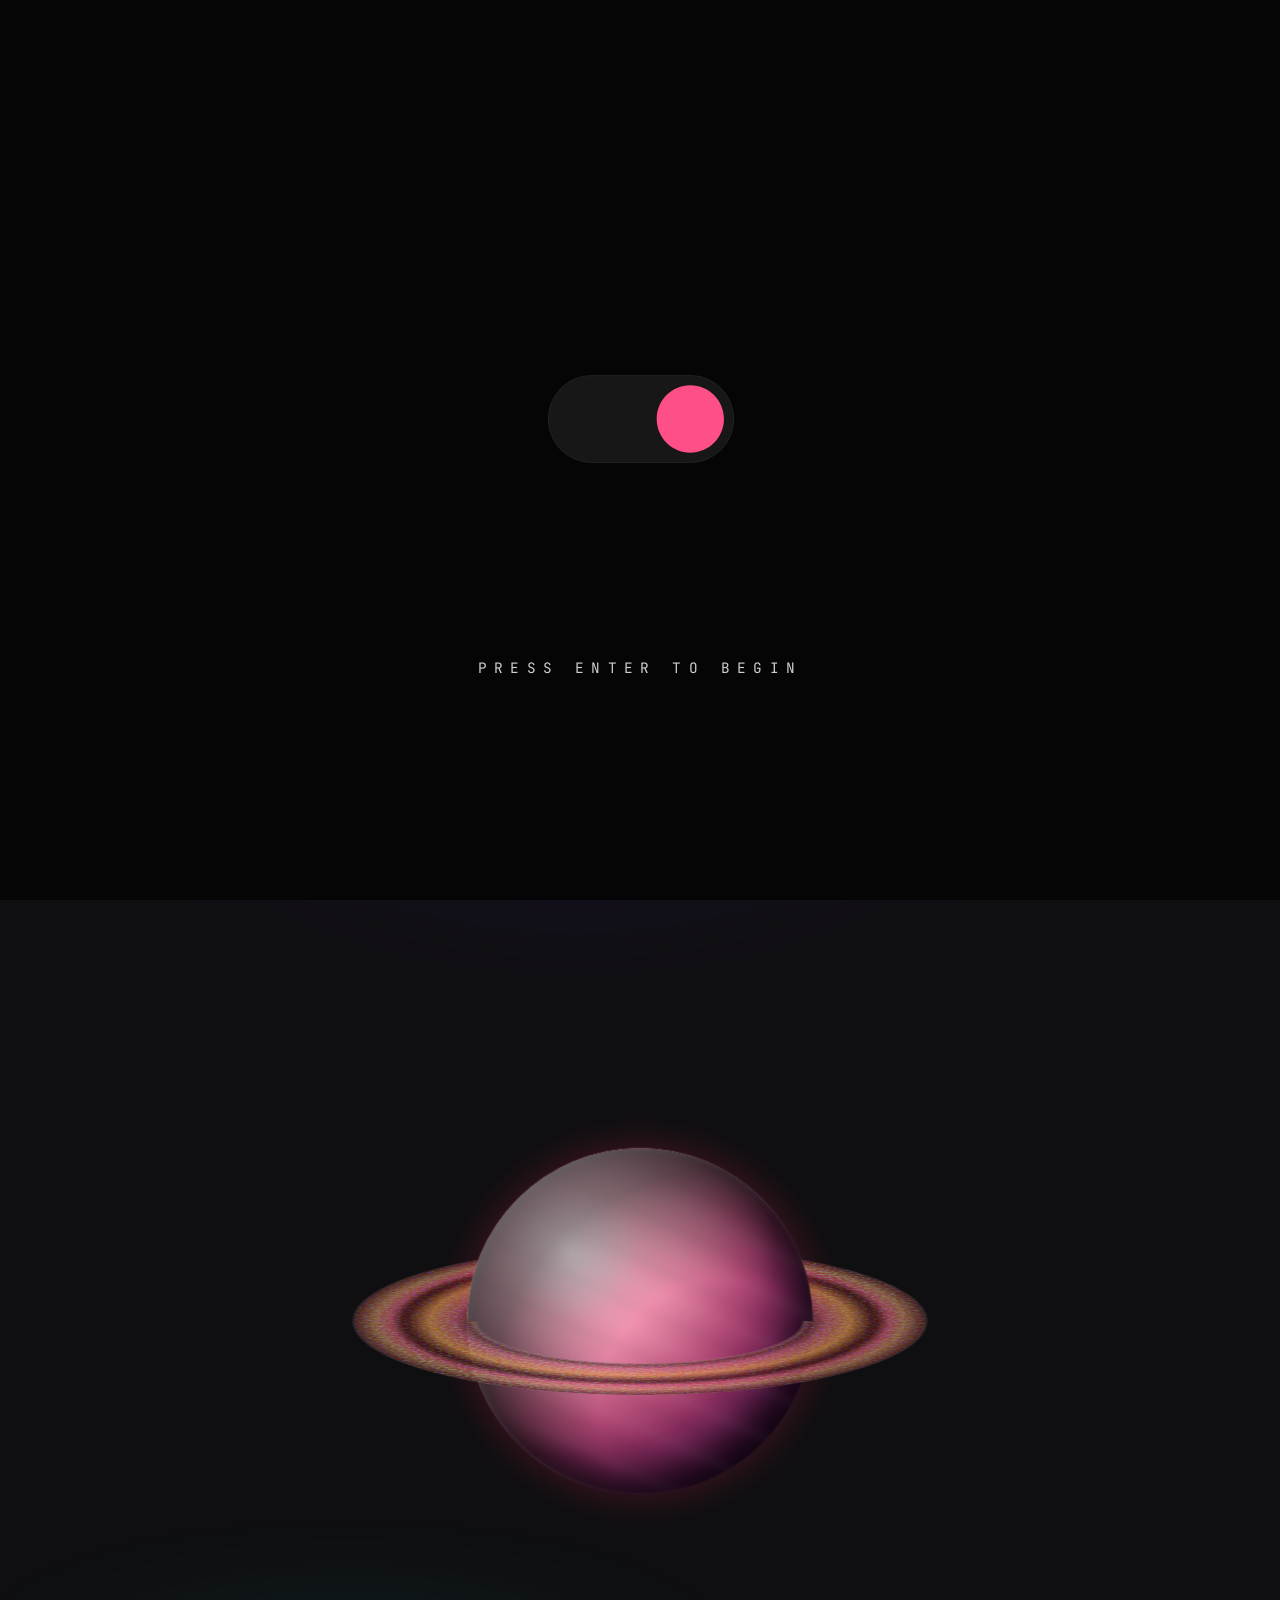
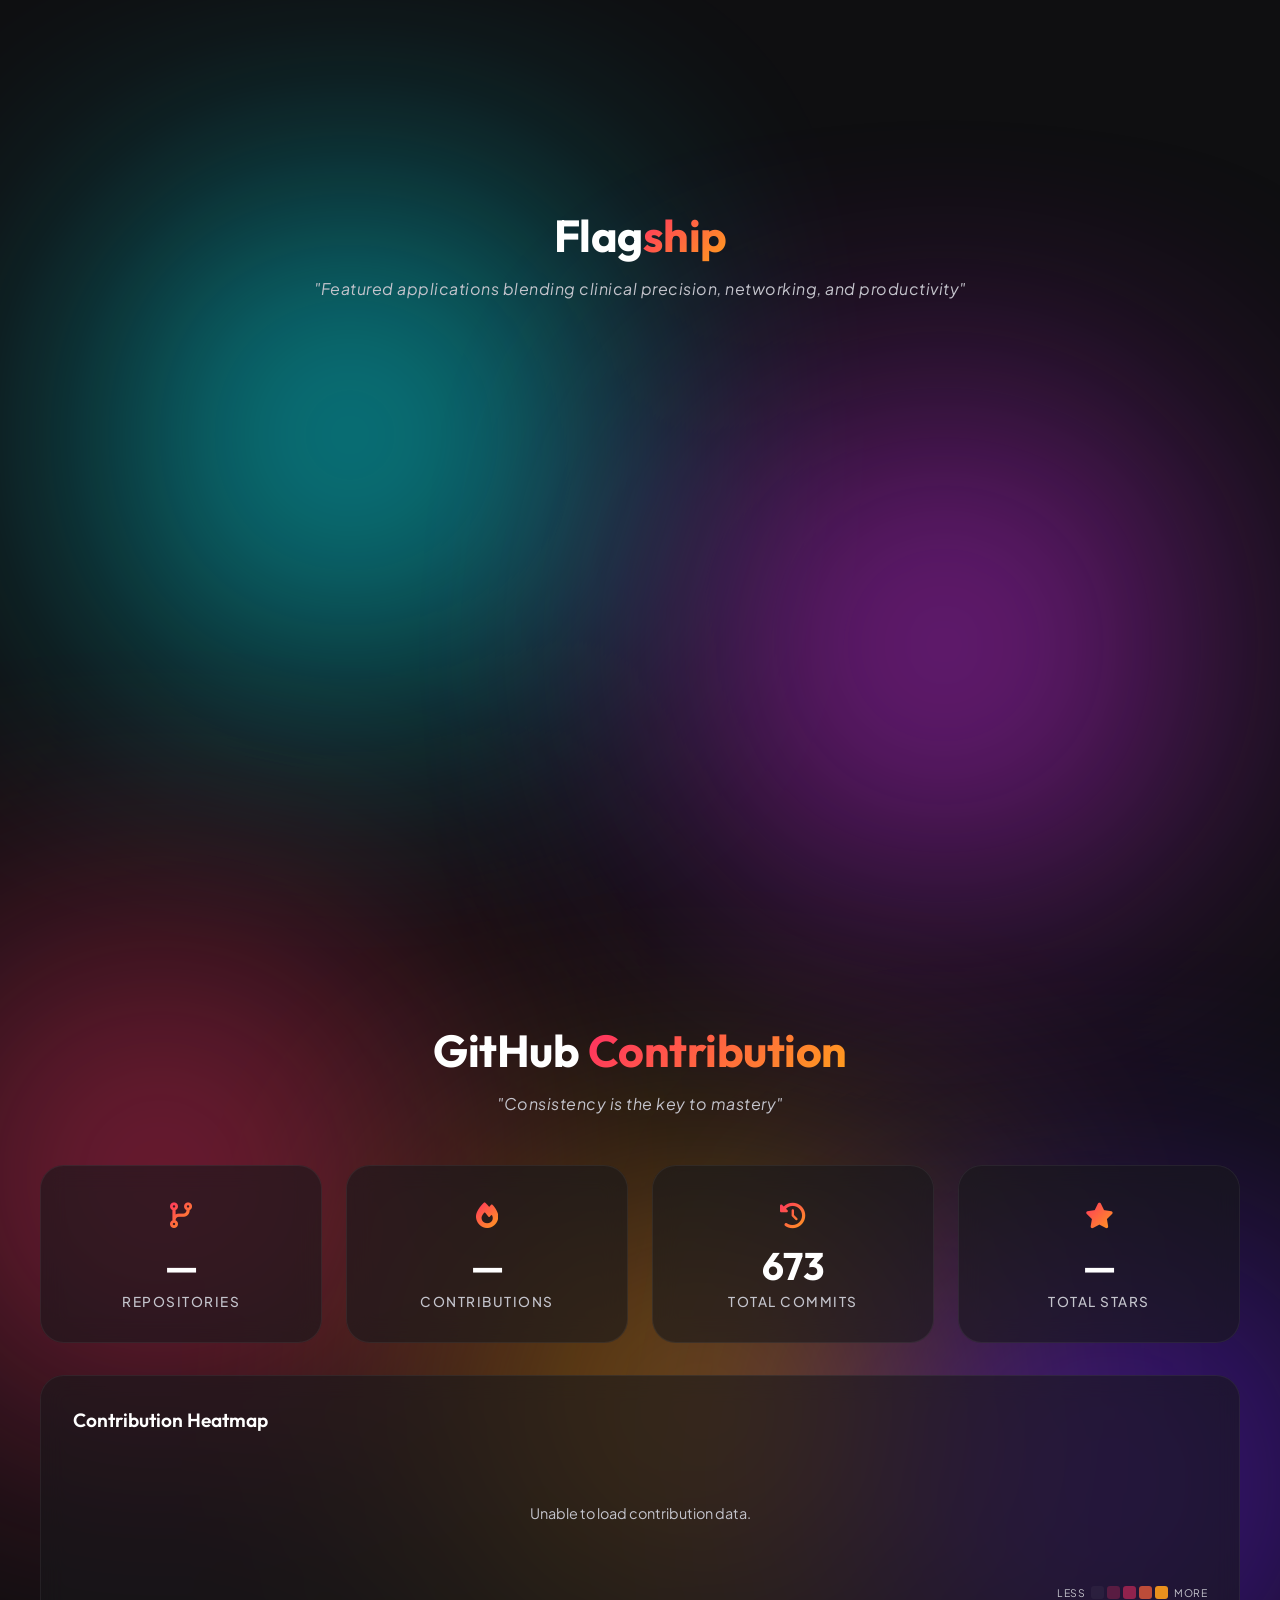
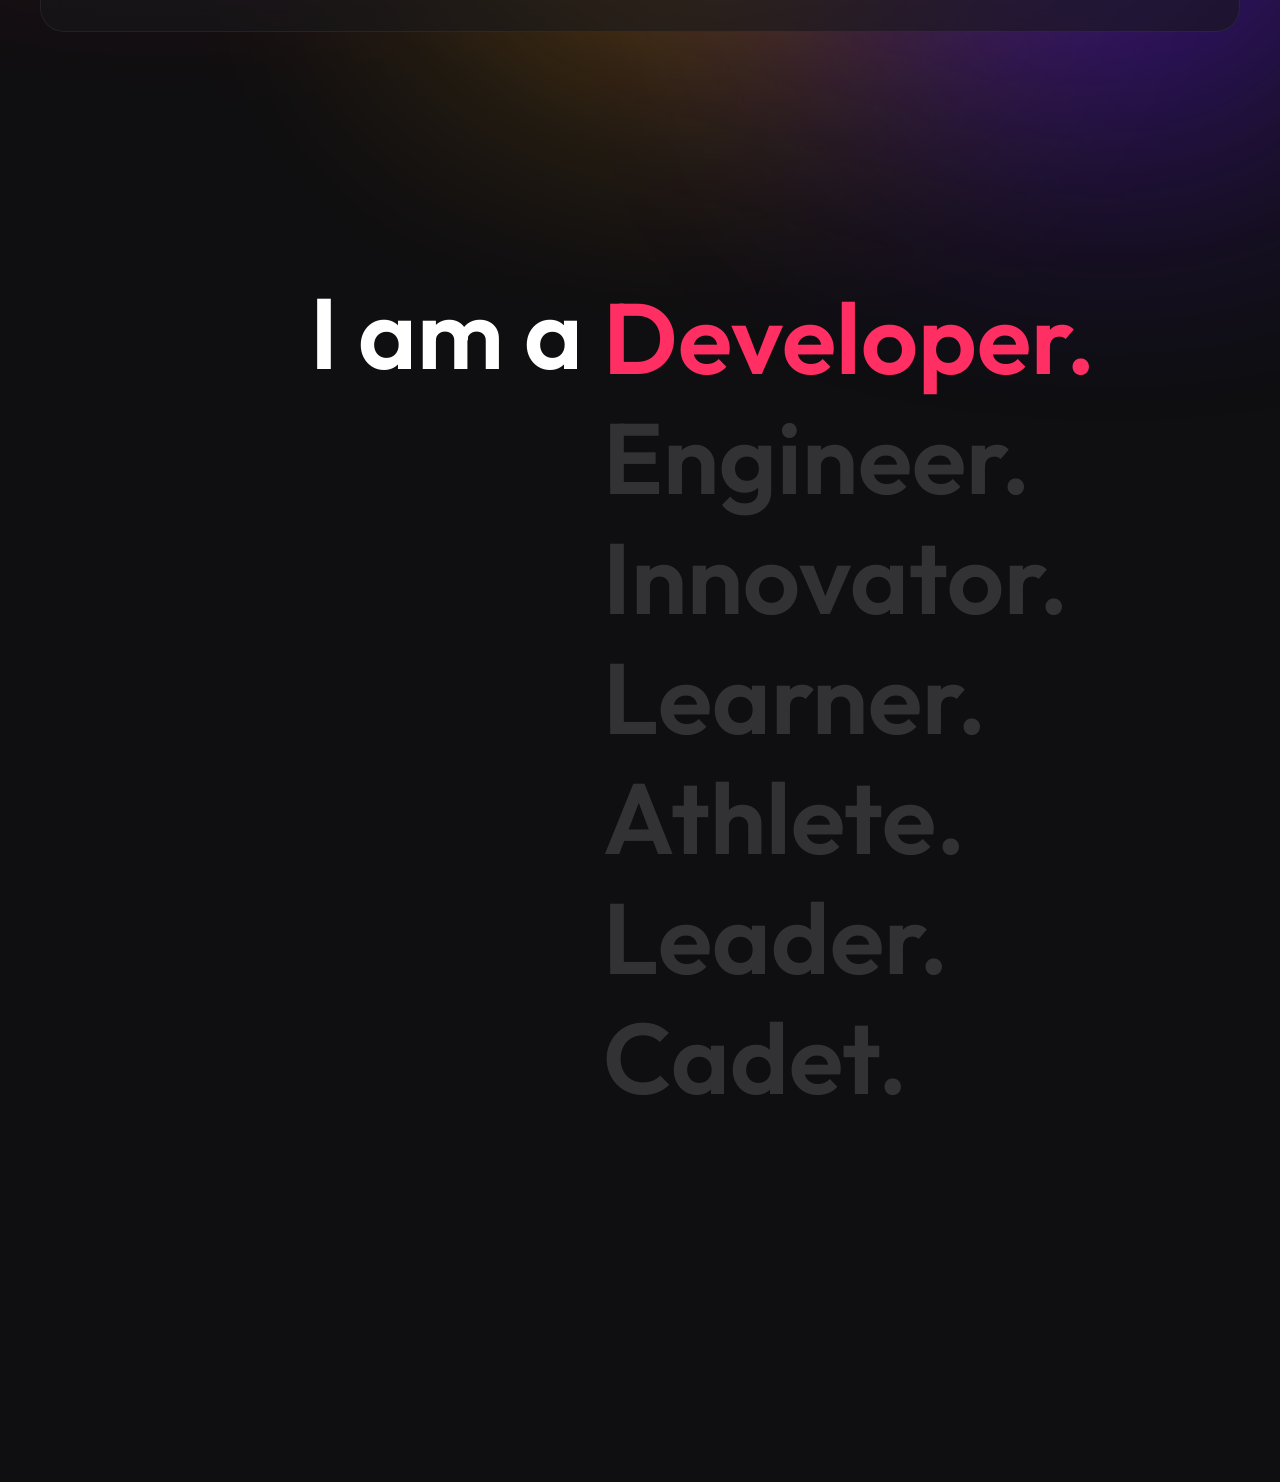
==== index.html @ d059e2fc "feat: add GitHub contributions section to index page" ====
<!DOCTYPE html>
<html lang="en">

<head>
    <meta charset="UTF-8">
    <meta name="viewport" content="width=device-width, initial-scale=1.0">
    <title>Hrituraj Roy | Full Stack Developer</title>
    <meta name="description" content="Portfolio of Hrituraj Roy - Full Stack Developer, Athlete, & Innovator.">
    <link rel="stylesheet" href="CSS/style.css">
    <link rel="stylesheet" href="CSS/saturn.css">
    <link rel="stylesheet" href="CSS/loader.css">
    <link rel="stylesheet" href="CSS/flagship.css">
    <link rel="stylesheet" href="CSS/scroll.css">

    <link rel="stylesheet" href="CSS/github.css">
    <link rel="preconnect" href="https://fonts.googleapis.com">
    <link rel="preconnect" href="https://fonts.gstatic.com" crossorigin>
    <link
        href="https://fonts.googleapis.com/css2?family=Outfit:wght@400;600;800&family=Plus+Jakarta+Sans:wght@400;500;700&family=JetBrains+Mono:wght@700&display=swap"
        rel="stylesheet">
    <link rel="stylesheet" href="https://cdnjs.cloudflare.com/ajax/libs/font-awesome/6.4.0/css/all.min.css">
</head>

<body>
    <!-- ===========================
        CINEMATIC LOADER
=========================== -->

    <div id="loader">

        <div class="loader-panel loader-top"></div>
        <div class="loader-panel loader-bottom"></div>

        <div class="loader-content">

            <div class="loader-robot">

                <!-- PASTE THE ENTIRE ROBOT SVG HERE -->
                <svg id="mainSVG" xmlns="http://www.w3.org/2000/svg" viewBox="0 0 800 600">
                    <defs>
                        <clipPath id="panelMask">
                            <rect x="258.81" y="232.96" width="285.52" height="134.08" rx="67.04" ry="67.04"
                                fill="#f5f5f5" />
                        </clipPath>
                    </defs>

                    <g id="whole">
                        <rect id="panel" x="258.81" y="232.96" width="285.52" height="134.08" rx="67.04" ry="67.04"
                            fill="#FFF" />
                        <path id="toggle"
                            d="m425.68,300c0,28.58,23.16,51.75,51.74,51.76,28.58,0,51.75-23.16,51.76-51.74v-.02c0-28.58-23.16-51.75-51.74-51.76-28.58,0-51.75,23.16-51.76,51.74v.02Z"
                            fill="#ffe500" />
                    </g>

                    <g clip-path="url(#panelMask)">
                        <g id="bothHands">
                            <g class="robotHand" id="robotHand">
                                <path
                                    d="m207.94,347.16c-.01,4.37-3.56,7.9-7.93,7.88-.01,0-.02,0-.03,0l-28.72-.15c-20.4-.1-23.93-8.03-35.61-8.1-6.02-.03-10.87-4.93-10.84-10.95,0,0,0,0,0,0l.12-24.7c.03-5.03,3.22-9.51,7.97-11.17,4.41-1.82,8.28-4.74,11.22-8.49l.12-.12c6.13-6.66,12.98-14.18,33.19-14.1,13.63.07,18.99,4.57,18.94,14.36l50.99.25c4.38.02,7.91,3.59,7.88,7.96-.02,4.38-3.59,7.91-7.96,7.88l-39.1-.2c4.38.03,7.9,3.61,7.86,7.98s-3.61,7.9-7.98,7.86l-3.96-.02c4.38.02,7.91,3.59,7.88,7.96-.02,4.38-3.59,7.91-7.96,7.88l-3.96-.02c4.37.01,7.9,3.57,7.88,7.93,0,.01,0,.02,0,.04Z"
                                    fill="#adc4d9" />
                                <path d="m188.42,323.3l15.7.08" fill="none" stroke="#585b56" stroke-linecap="round"
                                    stroke-linejoin="round" stroke-width="3" />
                                <path d="m185.16,307.44l23,.11" fill="none" stroke="#585b56" stroke-linecap="round"
                                    stroke-linejoin="round" stroke-width="3" />
                                <path d="m184.53,339.13l15.54.08" fill="none" stroke="#585b56" stroke-linecap="round"
                                    stroke-linejoin="round" stroke-width="3" />
                                <path
                                    d="m207.94,347.16c-.01,4.37-3.56,7.9-7.93,7.88-.01,0-.02,0-.03,0l-28.72-.15c-20.4-.1-23.93-8.03-35.61-8.1-6.02-.03-10.87-4.93-10.84-10.95,0,0,0,0,0,0l.12-24.7c.03-5.03,3.22-9.51,7.97-11.17,4.41-1.82,8.28-4.74,11.22-8.49l.12-.12c6.13-6.66,12.98-14.18,33.19-14.1,13.63.07,18.99,4.57,18.94,14.36l50.99.25c4.38.02,7.91,3.59,7.88,7.96-.02,4.38-3.59,7.91-7.96,7.88l-39.1-.2c4.38.03,7.9,3.61,7.86,7.98s-3.61,7.9-7.98,7.86l-3.96-.02c4.38.02,7.91,3.59,7.88,7.96-.02,4.38-3.59,7.91-7.96,7.88l-3.96-.02c4.37.01,7.9,3.57,7.88,7.93,0,.01,0,.02,0,.04Z"
                                    fill="none" stroke="#585b56" stroke-linecap="round" stroke-linejoin="round"
                                    stroke-width="3" />
                                <path d="m196.35,291.65l-17.83-.09-34.3-.17" fill="none" stroke="#585b56"
                                    stroke-linecap="round" stroke-linejoin="round" stroke-width="3" />
                                <path d="m234.2,291.94l-.08,15.73" fill="none" stroke="#585b56" stroke-linecap="round"
                                    stroke-linejoin="round" stroke-width="3" />
                                <path d="m217.97,291.86l-.08,15.73" fill="none" stroke="#585b56" stroke-linecap="round"
                                    stroke-linejoin="round" stroke-width="3" />
                                <path d="m187.83,278.66l-9.31,12.9" fill="none" stroke="#585b56" stroke-linecap="round"
                                    stroke-linejoin="round" stroke-width="3" />
                                <path d="m124.93,308.71l-.14,27.73-12.36-.06.14-27.73,12.36.06Z" fill="#6a7784"
                                    stroke="#585b56" stroke-linecap="round" stroke-linejoin="round" stroke-width="3" />
                                <path
                                    d="m12.3,299.62c20.63-7.68,52.04-4.07,66.03-1.65l27.08,2.04c4.08.38,7.19,3.83,7.16,7.93l-.14,29.11c0,4.11-3.16,7.53-7.25,7.87,0,0-19.39,4.77-25.06,4.91-5.67.14-37.78,2.37-67.83-3.02v-47.19Z"
                                    fill="#fff" />
                                <path
                                    d="m110.82,340.63l-.06-10.17c-.46,3.01-3.38,5.42-7.11,5.71l-27.08,1.7c-13.99,2-45.4,5.01-66.03-1.37v11.03c21.48,3.19,53.06,4.37,67.05,2.36l23.74-4.06c4.08-.32,8.09-1.22,9.49-5.21Z"
                                    fill="#f8f8f8" />
                                <path
                                    d="m169.45,354.84c17.8-9.9,24.21-32.35,14.31-50.15-2.97-5.34-7.22-9.86-12.37-13.15l-27.18-.14v-.02s-.12.12-.12.12c-2.95,3.75-6.81,6.68-11.22,8.49-4.75,1.66-7.94,6.13-7.97,11.17l-.12,24.7c-.03,6.02,4.82,10.92,10.84,10.95,0,0,0,0,0,0,11.33.06,14.99,7.53,33.82,8.07v-.04Z"
                                    fill="#fff" stroke="#585b56" stroke-miterlimit="10" stroke-width="1.99" />
                                <path
                                    d="m169.33,354.96v.03c-9.42-.28-15.04-2.28-19.73-4.22-4.68-1.94-8.44-3.82-14.1-3.85-6.02-.03-10.87-4.94-10.84-10.96l.04-8.66c.48,5.54,5.11,9.91,10.8,9.94,5.66.03,9.42,1.92,14.1,3.86s10.31,3.95,19.72,4.22v-.03c10.61-5.9,17.18-16.25,18.66-27.42,1.93,14.57-5.02,29.51-18.65,37.09Z"
                                    fill="#f8f8f8" />
                                <path d="m171.4,291.52l-15.26-.08h0s15.26.08,15.26.08h0Z" fill="#f8f8f8"
                                    stroke="#585b56" stroke-miterlimit="10" stroke-width="1.99" />
                                <path d="m144.22,291.39h0s.01-.01.01-.01h-.02Z" fill="#f8f8f8" stroke="#585b56"
                                    stroke-miterlimit="10" stroke-width="1.99" />
                                <path
                                    d="m169.45,354.84c17.8-9.9,24.21-32.35,14.31-50.15-2.97-5.34-7.22-9.86-12.37-13.15l-27.18-.14v-.02s-.12.12-.12.12c-2.95,3.75-6.81,6.68-11.22,8.49-4.75,1.66-7.94,6.13-7.97,11.17l-.12,24.7c-.03,6.02,4.82,10.92,10.84,10.95,0,0,0,0,0,0,11.33.06,14.99,7.53,33.82,8.07"
                                    fill="none" stroke="#585b56" stroke-linecap="round" stroke-linejoin="round"
                                    stroke-width="3" />
                                <path
                                    d="m12.3,299.62c20.63-7.68,52.04-4.07,66.03-1.65l27.08,2.04c4.08.38,7.19,3.83,7.16,7.93l-.14,29.11c0,4.11-3.16,7.53-7.25,7.87,0,0-19.39,4.77-25.06,4.91-5.67.14-37.78,2.37-67.83-3.02v-47.19Z"
                                    fill="none" stroke="#585b56" stroke-linecap="round" stroke-linejoin="round"
                                    stroke-width="3" />
                            </g>
                            <g class="robotHand" id="robotHand2">
                                <g id="robotThumb">
                                    <path
                                        d="m140.4,300.32l21.95-49.78c1.98-4.22,7-6,11.21-3.98,4.21,2.02,6.02,7.08,4.04,11.3l-17.86,44.29s-8.96,5.88-19.35-1.83Z"
                                        fill="#adc4d9" stroke="#585b56" stroke-linecap="round" stroke-linejoin="round"
                                        stroke-width="2.56" />
                                    <path
                                        d="m140.4,300.32c7.88,4.69,17.71,6.01,19.35,1.83,2.23-5.69,7.32-18.71,7.32-18.71-.34-.48-8.08-10.16-17-4.97l-9.66,21.85Z"
                                        fill="#adc4d9" stroke="#585b56" stroke-linecap="round" stroke-linejoin="round"
                                        stroke-width="2.56" />
                                    <path d="m173.78,267.42c-4.02-6.5-9.2-8.94-15.42-7.81" fill="none" stroke="#585b56"
                                        stroke-linecap="round" stroke-linejoin="round" stroke-width="2.56" />
                                </g>
                                <polyline points="196.35 291.65 178.52 291.56 144.23 291.39 144.22 291.39" fill="none"
                                    stroke="#585b56" stroke-linecap="round" stroke-linejoin="round" stroke-width="3" />
                                <path d="m171.4,291.52l-15.26-.08h0s15.26.08,15.26.08h0Z" fill="#f8f8f8"
                                    stroke="#585b56" stroke-miterlimit="10" stroke-width="1.99" />
                                <path d="m144.22,291.39h0s.01-.01.01-.01h-.02Z" fill="#f8f8f8" stroke="#585b56"
                                    stroke-miterlimit="10" stroke-width="1.99" />
                                <g id="robotThumbArm">
                                    <path
                                        d="m207.94,347.16c-.01,4.37-3.56,7.9-7.93,7.88-.01,0-.02,0-.03,0l-28.72-.15c-20.4-.1-23.93-8.03-35.61-8.1-6.02-.03-10.87-4.93-10.84-10.95,0,0,0,0,0,0l.12-24.7c.03-5.03,3.22-9.51,7.97-11.17,4.41-1.82,8.28-4.74,11.22-8.49l.12-.12c16.66.11,38.94.27,52.13.26l8.99.25c4.38.02,7.91,3.59,7.88,7.96-.02,4.38-3.59,7.91-7.96,7.88l2.9-.2c4.38.03,7.9,3.61,7.86,7.98s-3.61,7.9-7.98,7.86l-3.96-.02c4.38.02,7.91,3.59,7.88,7.96-.02,4.38-3.59,7.91-7.96,7.88l-3.96-.02c4.37.01,7.9,3.57,7.88,7.93,0,.01,0,.02,0,.04Z"
                                        fill="#adc4d9" />
                                    <path
                                        d="m169.45,354.84v.03c-.75-.02-1.46-.05-2.15-.09-.34-.02-.68-.05-1.02-.07-.33-.03-.66-.05-.98-.08-.39-.03-.77-.07-1.14-.12-.2-.02-.39-.05-.58-.07-.92-.12-1.79-.25-2.62-.39-.08-.01-.17-.03-.26-.05-.46-.08-.9-.17-1.33-.26-.08-.01-.17-.03-.25-.05-.03,0-.05-.01-.08-.01h0c-.06-.02-.12-.03-.18-.05-.05,0-.09-.01-.13-.03-.21-.05-.42-.09-.62-.14-.3-.07-.59-.14-.88-.22-.19-.05-.38-.1-.57-.15-.38-.1-.75-.21-1.11-.32-.49-.14-.97-.3-1.44-.46-.7-.23-1.38-.48-2.03-.72-.49-.19-.96-.38-1.43-.56-.31-.12-.61-.25-.92-.37-.15-.06-.3-.13-.45-.19l-1.27-.53c-.28-.12-.56-.24-.83-.35l-1.65-.68c-1.09-.43-2.19-.83-3.32-1.15-.29-.08-.57-.16-.86-.23-.58-.15-1.17-.28-1.78-.38-.31-.05-.62-.1-.93-.14-.32-.04-.64-.08-.97-.11-.27-.02-.54-.04-.82-.06-.39-.02-.79-.04-1.2-.04-6.02-.03-10.87-4.93-10.84-10.95l.12-24.7c0-.21.01-.42.02-.63.01-.17.02-.33.04-.49,0-.05.01-.09.01-.13.02-.13.03-.25.05-.37.04-.29.09-.58.16-.86.04-.2.09-.4.15-.6.04-.15.08-.29.13-.44.13-.44.3-.87.49-1.29.07-.16.15-.32.23-.48.02-.04.04-.08.06-.13.07-.12.13-.23.2-.35.06-.11.12-.22.2-.33.01-.03.03-.07.06-.1.09-.15.18-.3.28-.44h0s.01-.02.01-.03c.11-.15.22-.3.33-.45.09-.13.19-.26.3-.38.08-.09.15-.18.23-.26h0c.02-.05.05-.08.1-.12.01-.02.03-.05.06-.07.07-.09.16-.18.25-.27.21-.22.42-.42.65-.62.22-.2.44-.38.67-.55.03-.03.05-.04.07-.06.2-.14.39-.29.6-.42.25-.17.51-.32.77-.46.09-.05.17-.1.26-.14.05-.03.1-.06.15-.08.16-.08.32-.16.49-.24.08-.03.16-.07.24-.1.09-.04.19-.08.28-.11.14-.06.28-.11.42-.16.34-.14.68-.29,1.02-.45.03-.01.06-.02.08-.03.1-.05.2-.09.29-.14.08-.04.16-.07.23-.11.27-.13.54-.27.8-.41.26-.13.52-.28.78-.43.22-.12.44-.25.66-.39.06-.03.12-.06.17-.11.02,0,.03-.01.05-.03.21-.12.42-.26.63-.39h0s.05-.03.07-.05c.35-.23.69-.47,1.02-.72.36-.25.71-.53,1.06-.81.69-.55,1.35-1.14,1.98-1.77.42-.41.84-.84,1.23-1.28h.01c.4-.45.78-.91,1.14-1.37l.11-.1h0l27.17.14c5.15,3.29,9.4,7.81,12.37,13.15,9.9,17.8,3.5,40.26-14.31,50.15Z"
                                        fill="#adc4d9" />
                                    <path d="m188.42,323.3l15.7.08" fill="none" stroke="#585b56" stroke-linecap="round"
                                        stroke-linejoin="round" stroke-width="3" />
                                    <path d="m185.16,307.44l23,.11" fill="none" stroke="#585b56" stroke-linecap="round"
                                        stroke-linejoin="round" stroke-width="3" />
                                    <path d="m184.53,339.13l15.54.08" fill="none" stroke="#585b56"
                                        stroke-linecap="round" stroke-linejoin="round" stroke-width="3" />
                                    <path
                                        d="m173.06,291.64l32.3.25c4.37.02,7.9,3.59,7.88,7.96-.02,4.38-3.35,7.71-7.72,7.69h2.66c4.38.03,7.9,3.6,7.86,7.98-.03,4.37-3.6,7.9-7.98,7.86l-3.96-.02c4.37.02,7.9,3.59,7.88,7.96-.02,4.38-3.58,7.91-7.96,7.89l-3.96-.02c4.36.01,7.89,3.57,7.88,7.93v.04c-.02,4.37-3.57,7.9-7.93,7.88h-.03l-28.73-.14c-.62,0-1.22-.01-1.81-.03-.74-.02-1.45-.05-2.14-.09-.34-.02-.68-.05-1.02-.07-.33-.03-.66-.05-.98-.08-.39-.03-.77-.07-1.14-.12-.2-.02-.39-.05-.58-.07-.92-.12-1.79-.25-2.62-.39-.08-.01-.17-.03-.26-.05-.46-.08-.9-.17-1.33-.26-.08-.01-.17-.03-.25-.05-.03,0-.05-.01-.08-.01-.06-.02-.13-.03-.19-.05-.05,0-.09-.01-.13-.03-.21-.05-.42-.09-.62-.14-.3-.07-.59-.14-.88-.22-.2-.05-.39-.1-.57-.15-.38-.1-.75-.21-1.11-.32-.49-.14-.97-.3-1.44-.46-.7-.23-1.38-.48-2.03-.72-.49-.19-.96-.38-1.43-.56-.31-.12-.61-.25-.92-.37-.15-.06-.3-.13-.45-.19-.43-.18-.85-.36-1.27-.53-.28-.12-.56-.24-.83-.35l-1.65-.68c-1.09-.43-2.19-.83-3.32-1.15-.29-.08-.57-.16-.86-.23-.58-.15-1.17-.28-1.78-.38-.31-.05-.62-.1-.93-.14-.32-.04-.64-.08-.97-.11-.27-.03-.54-.05-.82-.06-.39-.02-.79-.04-1.2-.04-6.02-.03-10.87-4.93-10.84-10.95l.12-24.7c0-.21.01-.42.02-.63,0-.17.02-.33.04-.49.02-.17.04-.34.06-.5.04-.29.09-.58.16-.86.04-.2.09-.4.15-.6.04-.15.08-.29.13-.44.13-.44.3-.87.49-1.29.07-.16.15-.32.23-.48.08-.17.17-.32.26-.48.06-.11.12-.22.2-.33.01-.03.03-.07.06-.1.08-.15.17-.29.28-.44h0s.01-.02.01-.03l.33-.45c.09-.13.19-.26.3-.38.08-.09.15-.18.23-.26h0s.05-.08.1-.12c.01-.02.03-.05.06-.07.07-.09.16-.18.25-.27.2-.21.42-.42.65-.62.22-.2.44-.38.67-.55.03-.03.05-.04.07-.06.2-.14.39-.29.6-.42.25-.17.51-.32.77-.46.09-.05.17-.1.26-.14.05-.03.1-.06.15-.08.16-.08.32-.16.49-.24.08-.03.16-.07.24-.1.09-.04.19-.08.28-.11.14-.06.28-.11.42-.16.34-.14.68-.29,1.02-.45.03-.01.06-.02.08-.03.1-.05.2-.09.29-.14.08-.04.16-.07.23-.11.27-.13.54-.27.8-.41.26-.13.52-.28.78-.43.22-.12.44-.25.66-.39.06-.03.11-.06.17-.11.02,0,.03-.01.05-.03.21-.12.42-.26.63-.4.37-.24.74-.49,1.09-.76.36-.26.71-.53,1.06-.81.69-.55,1.35-1.14,1.98-1.77.42-.41.84-.84,1.23-1.28h.01c.4-.45.78-.91,1.14-1.37l.11-.1h.01s.01-.01.01-.01"
                                        fill="none" stroke="#585b56" stroke-linecap="round" stroke-linejoin="round"
                                        stroke-width="3" />
                                    <path d="m124.93,308.71l-.14,27.73-12.36-.06.14-27.73,12.36.06Z" fill="#6a7784"
                                        stroke="#585b56" stroke-linecap="round" stroke-linejoin="round"
                                        stroke-width="3" />
                                    <path
                                        d="m12.3,299.62c20.63-7.68,52.04-4.07,66.03-1.65l27.08,2.04c4.08.38,7.19,3.83,7.16,7.93l-.14,29.11c0,4.11-3.16,7.53-7.25,7.87,0,0-19.39,4.77-25.06,4.91-5.67.14-37.78,2.37-67.83-3.02v-47.19Z"
                                        fill="#fff" />
                                    <path
                                        d="m110.82,340.63l-.06-10.17c-.46,3.01-3.38,5.42-7.11,5.71l-27.08,1.7c-13.99,2-45.4,5.01-66.03-1.37v11.03c21.48,3.19,53.06,4.37,67.05,2.36l23.74-4.06c4.08-.32,8.09-1.22,9.49-5.21Z"
                                        fill="#f8f8f8" />
                                    <path
                                        d="m169.45,354.84v.03s-.01.01-.01.01c-.74-.02-1.45-.05-2.14-.1-.34-.02-.68-.05-1.02-.07-.33-.03-.66-.05-.98-.08-.39-.03-.77-.07-1.14-.12-.2-.02-.39-.05-.58-.07-.92-.11-1.79-.24-2.62-.39-.08-.01-.17-.03-.26-.05-.46-.08-.9-.17-1.33-.26-.08-.01-.17-.03-.25-.05-.03,0-.06-.01-.09-.02-.06-.01-.12-.02-.18-.04-.05,0-.09-.01-.13-.03-.21-.05-.42-.09-.62-.14-.3-.07-.59-.14-.88-.22-.19-.05-.38-.1-.57-.15-.38-.1-.75-.21-1.11-.32-.49-.14-.97-.3-1.44-.46-.71-.23-1.38-.47-2.03-.72-.49-.19-.96-.38-1.43-.56-.31-.12-.61-.25-.92-.37-.15-.06-.3-.13-.45-.19l-1.27-.53c-.28-.12-.56-.24-.83-.35-.56-.23-1.1-.46-1.65-.68-1.1-.43-2.19-.82-3.32-1.15-.29-.08-.57-.16-.86-.23-.58-.15-1.17-.28-1.78-.38-.31-.05-.62-.1-.93-.14-.32-.04-.64-.08-.97-.11-.65-.05-1.33-.09-2.04-.09-6.02-.03-10.87-4.94-10.84-10.95l.13-24.7c0-.21.01-.43.03-.64,0-.21.02-.41.05-.62.02-.13.03-.25.05-.37,0-.03.01-.06.02-.09.12-.84.33-1.66.64-2.44.08-.22.18-.44.27-.66.08-.21.17-.41.29-.61.21-.42.46-.84.74-1.23,0,0,.01-.01.01-.02.11-.15.22-.3.33-.45.09-.13.19-.26.3-.38.08-.09.15-.18.23-.26h0c.02-.05.05-.08.1-.12.01-.02.03-.05.06-.07.07-.09.16-.18.25-.27.21-.22.42-.42.65-.62.22-.2.44-.38.67-.55.03-.03.05-.04.07-.06.2-.14.39-.29.6-.42.25-.17.51-.32.77-.46.09-.05.17-.1.26-.14.05-.03.1-.06.15-.08.16-.08.32-.16.49-.24.08-.03.16-.07.24-.1.09-.04.19-.08.28-.11.14-.06.28-.11.42-.16.34-.14.68-.29,1.02-.45.03-.01.06-.02.08-.03.1-.05.2-.09.29-.14.08-.04.16-.07.23-.11.27-.13.54-.27.8-.41.26-.13.52-.28.78-.43.22-.12.44-.25.66-.39.06-.03.12-.06.17-.11.02,0,.03-.01.05-.03.21-.12.42-.26.63-.39.02-.02.05-.04.07-.05.35-.23.69-.47,1.02-.72.36-.25.71-.53,1.06-.81.69-.55,1.35-1.14,1.98-1.77.42-.41.84-.84,1.23-1.28h.01c.4-.45.78-.91,1.14-1.37l.11-.1h0l27.17.14c5.15,3.29,9.4,7.81,12.37,13.15,9.9,17.8,3.5,40.26-14.31,50.15Z"
                                        fill="#fff" stroke="#585b56" stroke-miterlimit="10" stroke-width="1.99" />
                                    <path
                                        d="m169.33,354.96v.03c-9.42-.28-15.04-2.28-19.73-4.22-4.68-1.94-8.44-3.82-14.1-3.85-6.02-.03-10.87-4.94-10.84-10.96l.04-8.66c.48,5.54,5.11,9.91,10.8,9.94,5.66.03,9.42,1.92,14.1,3.86s10.31,3.95,19.72,4.22v-.03c10.61-5.9,17.18-16.25,18.66-27.42,1.93,14.57-5.02,29.51-18.65,37.09Z"
                                        fill="#f8f8f8" />
                                    <path
                                        d="m169.44,354.88c-.74-.02-1.45-.05-2.14-.1-.35-.02-.69-.04-1.02-.07-.33-.02-.66-.05-.98-.08-.39-.03-.77-.07-1.14-.12-.2-.02-.39-.04-.58-.07-.92-.11-1.79-.24-2.62-.39-.08-.01-.17-.03-.26-.05-.45-.08-.9-.16-1.33-.26-.08-.01-.17-.03-.25-.05-.03,0-.06-.01-.09-.02-.06-.01-.12-.02-.18-.04-.05,0-.09-.01-.13-.03-.21-.04-.42-.09-.62-.14-.3-.07-.59-.14-.88-.22l-.57-.15c-.38-.1-.75-.21-1.11-.32-.49-.14-.97-.3-1.44-.46-.71-.23-1.38-.47-2.03-.72-.49-.18-.97-.37-1.43-.56-.31-.12-.61-.25-.92-.37-.15-.06-.3-.13-.45-.19l-1.27-.53c-.28-.12-.56-.24-.83-.35-.56-.23-1.1-.46-1.65-.68-1.1-.43-2.19-.82-3.32-1.15-.29-.08-.57-.16-.86-.23-.58-.15-1.17-.27-1.78-.38-.31-.05-.62-.1-.93-.14-.32-.04-.64-.08-.97-.11-.65-.05-1.33-.09-2.04-.09-6.02-.03-10.87-4.94-10.84-10.95l.13-24.7c0-.21.01-.43.03-.64,0-.21.02-.41.05-.62.13-1.25.46-2.45.98-3.56.08-.21.17-.41.29-.61.21-.42.46-.84.74-1.23-.01-.01,0-.01.01-.02.1-.15.21-.3.33-.45.09-.13.19-.26.3-.38.06-.09.14-.18.23-.26h0s.05-.08.1-.12c.01-.02.03-.05.06-.07.07-.09.16-.18.25-.27.21-.22.42-.42.65-.62.22-.2.44-.38.67-.55.03-.03.05-.04.07-.06.2-.14.39-.29.6-.42.25-.17.51-.32.77-.46.09-.05.17-.1.26-.14.05-.03.1-.06.15-.08.16-.08.32-.16.49-.24.08-.03.16-.07.24-.1.09-.04.19-.08.28-.11.14-.06.28-.11.42-.16.34-.14.68-.29,1.02-.45.03-.01.06-.02.08-.03.1-.05.2-.09.29-.14.08-.04.16-.07.23-.11.27-.13.54-.27.8-.41.26-.13.52-.28.78-.43.22-.12.44-.25.66-.39.06-.03.12-.06.17-.11.02,0,.03-.01.05-.03.21-.12.42-.26.63-.39.02-.02.05-.04.07-.05.35-.23.69-.47,1.02-.72.36-.25.71-.53,1.06-.81.69-.55,1.35-1.14,1.98-1.77.42-.41.83-.84,1.23-1.28h.01c.39-.45.77-.9,1.14-1.37l.11-.1h.01"
                                        fill="none" stroke="#585b56" stroke-linecap="round" stroke-linejoin="round"
                                        stroke-width="3" />
                                    <path
                                        d="m144.22,291.38h0s-.01.02-.01.02h.01l27.17.14c5.15,3.29,9.4,7.81,12.37,13.15,9.9,17.8,3.5,40.26-14.31,50.15"
                                        fill="none" stroke="#585b56" stroke-linecap="round" stroke-linejoin="round"
                                        stroke-width="3" />
                                    <path
                                        d="m12.3,299.62c20.63-7.68,52.04-4.07,66.03-1.65l27.08,2.04c4.08.38,7.19,3.83,7.16,7.93l-.14,29.11c0,4.11-3.16,7.53-7.25,7.87,0,0-19.39,4.77-25.06,4.91-5.67.14-37.78,2.37-67.83-3.02v-47.19Z"
                                        fill="none" stroke="#585b56" stroke-linecap="round" stroke-linejoin="round"
                                        stroke-width="3" />
                                </g>
                            </g>
                        </g>
                    </g>
                </svg>

            </div>

            <div class="loader-status">

                <span id="loader-status-text">

                    Press Enter to Begin

                </span>

            </div>

            <div class="loader-flash"></div>

        </div>

    </div>
    <div id="portfolio">
        <div class="cursor-dot"></div>
        <div class="cursor-outline"></div>
        <div class="background-blobs">
            <div class="blob blob-1"></div>
            <div class="blob blob-3"></div>
            <div class="blob blob-4"></div>
        </div>
        <div class="grain-overlay"></div>

        <header class="glass-header">
            <div class="header-content" style="position: relative;">
                <div class="logo-group">
                    <div class="profile-ring" id="profile-trigger" title="View Photo">
                        <img src="Assets/profile.jpg" alt="Hrituraj Roy" class="profile-pic">
                    </div>
                    <div class="logo-name">
                        <span class="name-text">hrituraj</span><span class="pink-slash">/</span><span
                            class="blink-cursor">></span>
                    </div>
                </div>

                <div class="nav-views" title="Total Profile Views">
                    <i class="far fa-eye"></i>
                    <span id="view-count">---</span>
                </div>

                <div class="logo">
                    <span class="logo-dot"></span>
                    <span class="logo-text">P.Folio</span>
                </div>
            </div>
        </header>

        <!-- Profile Lightbox Modal -->
        <div class="profile-lightbox" id="profile-lightbox">
            <div class="lightbox-backdrop" id="lightbox-backdrop"></div>
            <div class="lightbox-content">
                <button class="lightbox-close" id="lightbox-close">&times;</button>
                <div class="lightbox-ring">
                    <img src="Assets/profile.jpg" alt="Hrituraj Roy" class="lightbox-image">
                </div>
                <p class="lightbox-name">Hrituraj Roy</p>
            </div>
        </div>

        <main class="bento-container" id="home">

            <!-- Tile 1: Intro / Hero -->
            <div class="bento-tile tile-intro">
                <div class="profile-header">

                    <div class="status-badge">✨ Available For Work</div>
                    <h1 id="header-name"><span id="name-text">Hrituraj</span> <span class="gradient-text"
                            id="surname-text">Roy</span></h1>
                    <h2>Creative Full Stack Developer</h2>
                    <p>First-year student at <strong>Polaris School of Technology</strong>. I blend code with creativity
                        to
                        build robust web solutions.</p>
                    <div class="intro-actions">
                        <a href="HTML/contact.html" class="btn btn-primary">Hire Me</a>
                    </div>
                </div>
            </div>

            <!-- Tile 2: Tech Stack (Marquee) -->
            <div class="bento-tile tile-stack">
                <h3>Tech Arsenal</h3>
                <div class="marquee-wrapper">
                    <div class="marquee-content">
                        <div class="stack-item"><i class="fab fa-html5"></i> <span>HTML</span></div>
                        <div class="stack-item"><i class="fab fa-css3-alt"></i> <span>CSS</span></div>
                        <div class="stack-item"><i class="fab fa-python"></i> <span>Python</span></div>
                        <div class="stack-item"><i class="fab fa-js"></i> <span>JavaScript</span></div>
                        <div class="stack-item"><i class="fab fa-cuttlefish"></i> <span>C++</span></div>
                        <div class="stack-item"><i class="fas fa-database"></i> <span>SQL</span></div>
                        <div class="stack-item"><i class="fas fa-bolt"></i> <span>Supabase</span></div>
                        <div class="stack-item"><i class="fab fa-envira"></i> <span>Django</span></div>

                        <!-- Duplicate for seamless loop -->
                        <div class="stack-item"><i class="fab fa-html5"></i> <span>HTML</span></div>
                        <div class="stack-item"><i class="fab fa-css3-alt"></i> <span>CSS</span></div>
                        <div class="stack-item"><i class="fab fa-python"></i> <span>Python</span></div>
                        <div class="stack-item"><i class="fab fa-js"></i> <span>JavaScript</span></div>
                        <div class="stack-item"><i class="fab fa-cuttlefish"></i> <span>C++</span></div>
                        <div class="stack-item"><i class="fas fa-database"></i> <span>SQL</span></div>
                        <div class="stack-item"><i class="fas fa-bolt"></i> <span>Supabase</span></div>
                        <div class="stack-item"><i class="fab fa-envira"></i> <span>Django</span></div>
                    </div>
                </div>
            </div>

            <!-- Tile 3: The Athlete & Leader -->
            <div class="bento-tile tile-athlete">
                <h3>Beyond Code</h3>
                <div class="achievements-grid">
                    <div class="achievement-card">
                        <div class="icon-box"><i class="fas fa-university"></i></div>
                        <div class="ach-text">
                            <h4>Sainik School Purulia</h4>
                            <p>Ex-Cadet</p>
                        </div>
                    </div>
                    <div class="achievement-card">
                        <div class="icon-box"><i class="fas fa-medal"></i></div>
                        <div class="ach-text">
                            <h4>NCC 'A'</h4>
                            <p>Certificate Holder</p>
                        </div>
                    </div>
                    <div class="achievement-card">
                        <div class="icon-box"><i class="fas fa-volleyball-ball"></i></div>
                        <div class="ach-text">
                            <h4>Volleyball</h4>
                            <p>Expert Athlete</p>
                        </div>
                    </div>
                    <div class="achievement-card">
                        <div class="icon-box"><i class="fas fa-horse-head"></i></div>
                        <div class="ach-text">
                            <h4>Horse Riding</h4>
                            <p>Skilled Rider</p>
                        </div>
                    </div>
                    <div class="achievement-card">
                        <div class="icon-box"><i class="fas fa-microphone-alt"></i></div>
                        <div class="ach-text">
                            <h4>Public Speaker</h4>
                            <p>Good Speaker</p>
                        </div>
                    </div>
                </div>
            </div>
            <!-- My Journey Section -->
            <section class="journey-section">
                <div class="journey-header">
                    <h2 class="journey-title">My <span class="gradient-text">Journey</span></h2>
                    <p class="journey-subtitle">"Resilience forged in discipline, purpose found in code"</p>
                </div>

                <div class="timeline" id="journey-timeline">
                    <svg class="timeline-curve" id="timeline-svg">
                        <path class="timeline-path" id="timeline-path" fill="none"></path>
                        <circle id="line-head"></circle>
                        <circle class="timeline-circle" data-index="0"></circle>
                        <circle class="timeline-circle" data-index="1"></circle>
                        <circle class="timeline-circle" data-index="2"></circle>
                    </svg>

                    <!-- Saturn System -->
                    <aside class="journey-space">
                        <canvas class="journey-stars-canvas"></canvas>
                        <div class="saturn-wrapper">
                            <div class="glow"></div>
                            <div class="ring ring-back"></div>
                            <div class="planet">
                                <div class="planet-highlight"></div>
                                <div class="planet-shadow"></div>
                                <div class="planet-texture"></div>
                            </div>
                            <div class="ring ring-front"></div>
                            <div class="moon"></div>
                        </div>
                    </aside>

                    <!-- Phase 1 -->
                    <div class="timeline-item left hidden">
                        <div class="timeline-card">
                            <span class="timeline-years">2005 — 2016</span>
                            <h3>THE FOUNDATION</h3>
                            <p class="timeline-summary">Fuel to the Childhood Dreams</p>
                            <p class="timeline-detail">Born in a small village, my mother saw potential beyond our
                                circumstances. Her courage moved us to town school, where I discovered Sainik School
                                Purulia.
                                Earned my place there — shaped by merit.</p>
                        </div>
                    </div>

                    <!-- Phase 2 -->
                    <div class="timeline-item right hidden">
                        <div class="timeline-card">
                            <span class="timeline-years">2016 — 2024</span>
                            <h3>THE ARENA</h3>
                            <p class="timeline-summary">NCC • Sports • Innovation</p>
                            <p class="timeline-detail">Thrived in boarding school's military environment. Led NCC
                                drills,
                                pushed
                                physical limits. Then ATAL Innovation Mission opened a new world — IoT, sensors, code.
                                Built
                                projects, won district events. Soldier mindset met maker spirit.</p>
                        </div>
                    </div>

                    <!-- Phase 3 -->
                    <div class="timeline-item left hidden">
                        <div class="timeline-card">
                            <span class="timeline-years">2024 — Present</span>
                            <h3>A WARRIOR</h3>
                            <p class="timeline-summary">Technology • Polaris • Hustler</p>
                            <p class="timeline-detail">Army didn't happen. Hurt, but didn't break. Channeled that
                                warrior
                                discipline into full-stack development at Polaris School of Technology. Building
                                solutions
                                that
                                matter. Hackathons, freelance and relentless growth with unstoppable momentum.</p>
                        </div>
                    </div>
                </div>
            </section>

        </main>
        <!-- Flagship Projects Section -->
        <section class="flagship-section" id="projects">
            <!-- Background Blobs -->
            <div class="flagship-blobs">
                <div class="flagship-blob flagship-blob-1"></div>
                <div class="flagship-blob flagship-blob-2"></div>
            </div>
            <div class="flagship-header">
                <h2 class="flagship-title">Flag<span class="gradient-text">ship</span></h2>
                <p class="flagship-subtitle">"Featured applications blending clinical precision, networking, and
                    productivity"</p>
            </div>
            <div class="projects-grid">
                <!-- Project 1: NeuroSuite -->
                <div class="project-card hidden">
                    <div class="project-image-wrapper">
                        <img src="Assets/project_surgeon.png" alt="Neurosurgeon Portfolio Preview" class="project-img">
                        <div class="project-overlay"></div>
                    </div>
                    <div class="project-details">
                        <h3 class="project-card-title">NeuroSuite</h3>
                        <p class="project-desc">A premium portfolio website design tailored for a clinical
                            neurosurgeon, showcasing academic research papers, surgery statistics, and patient
                            scheduling dashboards.</p>
                        <div class="project-links">
                            <a href="https://github.com/Roy-code5k/NeuroSuite" target="_blank" class="btn-link"><i
                                    class="fab fa-github"></i> GitHub</a>
                            <a href="https://neurosuite-demo.vercel.app" target="_blank" class="btn-link btn-live"><i
                                    class="fas fa-external-link-alt"></i> Live Demo</a>
                        </div>
                    </div>
                </div>

                <!-- Project 2: NovaChat -->
                <div class="project-card hidden">
                    <div class="project-image-wrapper">
                        <img src="Assets/project_novachat.png" alt="NovaChat Preview" class="project-img">
                        <div class="project-overlay"></div>
                    </div>
                    <div class="project-details">
                        <h3 class="project-card-title">NovaChat</h3>
                        <p class="project-desc">A futuristic decentralized chatting and social networking platform
                            mockup, featuring rich glassmorphism message cards feed and real-time active sidebar
                            channels.</p>
                        <div class="project-links">
                            <a href="https://github.com/Roy-code5k/NovaChat" target="_blank" class="btn-link"><i
                                    class="fab fa-github"></i> GitHub</a>
                            <a href="https://novachat-app.vercel.app" target="_blank" class="btn-link btn-live"><i
                                    class="fas fa-external-link-alt"></i> Live Demo</a>
                        </div>
                    </div>
                </div>

                <!-- Project 3: ScholarFlow -->
                <div class="project-card hidden">
                    <div class="project-image-wrapper">
                        <img src="Assets/project_scholarflow.png" alt="ScholarFlow Preview" class="project-img">
                        <div class="project-overlay"></div>
                    </div>
                    <div class="project-details">
                        <h3 class="project-card-title">ScholarFlow</h3>
                        <p class="project-desc">A student's academic personal manager dashboard tracking homework
                            assignments, weekly exam schedules, grading reports, and class attendance logs in a
                            unified UI.</p>
                        <div class="project-links">
                            <a href="https://github.com/Roy-code5k/ScholarFlow" target="_blank" class="btn-link"><i
                                    class="fab fa-github"></i> GitHub</a>
                            <a href="https://scholarflow-dashboard.vercel.app" target="_blank"
                                class="btn-link btn-live"><i class="fas fa-external-link-alt"></i> Live Demo</a>
                        </div>
                    </div>
                </div>
            </div>
        </section>


        <!-- GitHub Contributions Section -->
        <section class="github-section" id="github">
            <div class="github-blobs">
                <div class="github-blob github-blob-1"></div>
                <div class="github-blob github-blob-3"></div>
                <div class="github-blob github-blob-2"></div>
            </div>
            <div class="github-header">
                <h2 class="github-title">GitHub <span class="gradient-text">Contribution</span></h2>
                <p class="github-subtitle">"Consistency is the key to mastery"</p>
            </div>
            <div class="github-stats-grid">
                <div class="github-stat-card">
                    <div class="stat-icon"><i class="fas fa-code-branch"></i></div>
                    <div class="stat-value" id="gh-repos-count">—</div>
                    <div class="stat-label">Repositories</div>
                </div>
                <div class="github-stat-card">
                    <div class="stat-icon"><i class="fas fa-fire"></i></div>
                    <div class="stat-value" id="gh-contributions-count">—</div>
                    <div class="stat-label">Contributions</div>
                </div>
                <div class="github-stat-card">
                    <div class="stat-icon"><i class="fas fa-history"></i></div>
                    <div class="stat-value" id="gh-commits-count">—</div>
                    <div class="stat-label">Total Commits</div>
                </div>
                <div class="github-stat-card">
                    <div class="stat-icon"><i class="fas fa-star"></i></div>
                    <div class="stat-value" id="gh-stars-count">—</div>
                    <div class="stat-label">Total Stars</div>
                </div>
            </div>
            <div class="github-heatmap-card">
                <div class="heatmap-header">
                    <h3>Contribution Heatmap</h3>
                    <span class="heatmap-year" id="gh-heatmap-year"></span>
                </div>
                <div id="gh-heatmap">
                    <div class="github-loading">
                        <div class="spinner"></div>
                        Loading contributions...
                    </div>
                </div>
                <div class="heatmap-legend">
                    <span class="legend-label">Less</span>
                    <div class="legend-squares">
                        <div class="legend-square" data-level="0"></div>
                        <div class="legend-square" data-level="1"></div>
                        <div class="legend-square" data-level="2"></div>
                        <div class="legend-square" data-level="3"></div>
                        <div class="legend-square" data-level="4"></div>
                    </div>
                    <span class="legend-label">More</span>
                </div>
            </div>
        </section>

        <!-- Scrolling "I am a" Hero Section -->
        <header class="scroll-hero fluid" style="--count: 6">
            <section class="scroll-hero-content">
                <h1>
                    <span aria-hidden="true">I am a&nbsp;</span>
                    <span class="sr-only">I am a Developer.</span>
                </h1>
                <ul aria-hidden="true">
                    <li class="hero-item" style="--i: 0">Developer.</li>
                    <li class="hero-item" style="--i: 1">Engineer.</li>
                    <li class="hero-item" style="--i: 2">Innovator.</li>
                    <li class="hero-item" style="--i: 3">Learner.</li>
                    <li class="hero-item" style="--i: 4">Athlete.</li>
                    <li class="hero-item" style="--i: 5">Leader.</li>
                    <li class="hero-item" style="--i: 6">Cadet.</li>
                </ul>
            </section>
        </header>



        <!-- Social Icons - Left Edge -->
        <a href="mailto:hriturajroy2005@gmail.com" class="social-peek social-email" data-tooltip="Email"
            style="top: calc(50% - 150px);">
            <i class="fas fa-envelope"></i>
        </a>
        <a href="https://www.linkedin.com/in/hrituraj-roy-12340a299/" target="_blank"
            class="social-peek social-linkedin" data-tooltip="LinkedIn" style="top: calc(50% - 90px);">
            <i class="fab fa-linkedin-in"></i>
        </a>
        <a href="https://github.com/Roy-code5k" target="_blank" class="social-peek social-github" data-tooltip="GitHub"
            style="top: calc(50% - 30px);">
            <i class="fab fa-github"></i>
        </a>
        <a href="https://www.instagram.com/cdt.hrituraj_roy/" target="_blank" class="social-peek social-instagram"
            data-tooltip="Instagram" style="top: calc(50% + 30px);">
            <i class="fab fa-instagram"></i>
        </a>

        <!-- GSAP -->
        <script src="https://cdn.jsdelivr.net/npm/gsap@3.13.0/dist/gsap.min.js"></script>

        <!-- Loader -->
        <script src="JS/cursor.js"></script>

        <script src="JS/tiles.js"></script>

        <script src="JS/scramble.js"></script>

        <script src="JS/counter.js"></script>

        <script src="JS/lightbox.js"></script>

        <script src="JS/timeline.js"></script>

        <script src="JS/saturn.js"></script>

        <script src="JS/portfolio.js"></script>

        <script src="JS/loader.js"></script>

        <script src="JS/scroll.js"></script>

        <script src="JS/github.js"></script>


</body>

</html>
---- CSS/style.css ----
:root {
    --bg-color: #0f0f11;
    --card-bg: #18181b;
    --card-hover: #27272a;
    --text-primary: #ffffff;
    --text-muted: #c4c4cc;
    --accent-pink: #FF2E63;
    --accent-orange: #FF9F1C;
    --accent-purple: #6C1BF9;
    --gradient-text: linear-gradient(135deg, var(--accent-pink), var(--accent-orange));

    --font-heading: 'Outfit', sans-serif;
    --font-body: 'Plus Jakarta Sans', sans-serif;

    --gap: 1.5rem;
    --radius: 24px;
}

* {
    margin: 0;
    padding: 0;
    box-sizing: border-box;
}

body {
    background-color: var(--bg-color);
    color: var(--text-primary);
    font-family: var(--font-body);
    min-height: 100vh;
    padding: 8rem 2rem 2rem 2rem;
    /* Increased top padding for fixed header */
    display: flex;
    justify-content: center;
    align-items: center;
    position: relative;
    overflow-x: hidden;
}

/* Glass Header */
.glass-header {
    position: absolute;
    top: 20px;
    left: 50%;
    transform: translateX(-50%);
    width: 90%;
    max-width: 1200px;
    height: 70px;
    background: rgba(255, 255, 255, 0.03);
    backdrop-filter: blur(15px);
    -webkit-backdrop-filter: blur(15px);
    border: 1px solid rgba(255, 255, 255, 0.1);
    border-radius: 20px;
    z-index: 1000;
    display: flex;
    align-items: center;
    justify-content: center;
    transition: all 0.4s cubic-bezier(0.175, 0.885, 0.32, 1.275);
}

.glass-header:hover {
    background: rgba(255, 255, 255, 0.05);
    border-color: rgba(255, 255, 255, 0.2);
    box-shadow: 0 10px 30px rgba(0, 0, 0, 0.3);
    width: 92%;
}

.header-content {
    width: 100%;
    padding: 0 2rem;
    display: flex;
    justify-content: space-between;
    align-items: center;
}

/* Logo Group */
.logo-group {
    display: flex;
    align-items: center;
    gap: 12px;
}

/* Instagram-style Profile Ring */
.profile-ring {
    width: 40px;
    height: 40px;
    border-radius: 50%;
    background: linear-gradient(45deg, #f09433, #e6683c, #dc2743, #cc2366, #bc1888);
    padding: 2.5px;
    flex-shrink: 0;
    animation: ringRotate 3s linear infinite;
}

@keyframes ringRotate {
    0% {
        background: linear-gradient(0deg, #f09433, #e6683c, #dc2743, #cc2366, #bc1888);
    }

    25% {
        background: linear-gradient(90deg, #f09433, #e6683c, #dc2743, #cc2366, #bc1888);
    }

    50% {
        background: linear-gradient(180deg, #f09433, #e6683c, #dc2743, #cc2366, #bc1888);
    }

    75% {
        background: linear-gradient(270deg, #f09433, #e6683c, #dc2743, #cc2366, #bc1888);
    }

    100% {
        background: linear-gradient(360deg, #f09433, #e6683c, #dc2743, #cc2366, #bc1888);
    }
}

.profile-pic {
    width: 100%;
    height: 100%;
    border-radius: 50%;
    object-fit: cover;
    border: 2px solid var(--bg-color);
    display: block;
}

#profile-trigger {
    cursor: pointer !important;
    transition: transform 0.3s ease;
}

#profile-trigger:hover {
    transform: scale(1.1);
}

/* Profile Lightbox Modal */
.profile-lightbox {
    position: fixed;
    top: 0;
    left: 0;
    width: 100%;
    height: 100%;
    z-index: 10000;
    display: flex;
    align-items: center;
    justify-content: center;
    opacity: 0;
    visibility: hidden;
    transition: opacity 0.4s ease, visibility 0.4s ease;
}

.profile-lightbox.active {
    opacity: 1;
    visibility: visible;
}

.lightbox-backdrop {
    position: absolute;
    top: 0;
    left: 0;
    width: 100%;
    height: 100%;
    background: rgba(0, 0, 0, 0.85);
    backdrop-filter: blur(20px);
    -webkit-backdrop-filter: blur(20px);
}

.lightbox-content {
    position: relative;
    z-index: 1;
    display: flex;
    flex-direction: column;
    align-items: center;
    gap: 1.5rem;
    transform: scale(0.8);
    transition: transform 0.4s cubic-bezier(0.175, 0.885, 0.32, 1.275);
}

.profile-lightbox.active .lightbox-content {
    transform: scale(1);
}

.lightbox-ring {
    max-width: 90vw;
    max-height: 80vh;
    border-radius: 16px;
    background: linear-gradient(45deg, #f09433, #e6683c, #dc2743, #cc2366, #bc1888);
    padding: 3px;
    animation: ringRotate 3s linear infinite;
}

.lightbox-image {
    width: 100%;
    height: 100%;
    border-radius: 14px;
    object-fit: contain;
    max-height: 80vh;
    display: block;
}

.lightbox-name {
    font-family: var(--font-heading);
    font-size: 1.4rem;
    font-weight: 600;
    color: var(--text-primary);
    letter-spacing: 0.5px;
}

.lightbox-close {
    position: absolute;
    top: -50px;
    right: -50px;
    width: 40px;
    height: 40px;
    border: none;
    background: rgba(255, 255, 255, 0.1);
    color: white;
    font-size: 1.5rem;
    border-radius: 50%;
    cursor: pointer !important;
    display: flex;
    align-items: center;
    justify-content: center;
    transition: all 0.3s ease;
    backdrop-filter: blur(10px);
    border: 1px solid rgba(255, 255, 255, 0.15);
}

.lightbox-close:hover {
    background: var(--accent-pink);
    transform: rotate(90deg) scale(1.1);
}

/* Logo Styles */
.logo-name {
    display: flex;
    align-items: center;
    font-family: 'JetBrains Mono', monospace;
    font-weight: 700;
    font-size: 1.6rem;
    letter-spacing: -1px;
    overflow: hidden;
    white-space: nowrap;
    border-right: none;
    width: 0;
    animation: typing 4s ease-out forwards;
}

@keyframes typing {
    from {
        width: 0;
    }

    to {
        width: 100%;
    }
}

.name-text {
    color: var(--text-primary);
}

.pink-slash {
    color: var(--accent-pink);
}

.blink-cursor {
    color: var(--text-primary);
    animation: blink 1s step-end infinite;
    margin-left: 2px;
}

@keyframes blink {

    from,
    to {
        opacity: 1;
    }

    50% {
        opacity: 0;
    }
}

.logo {
    display: flex;
    align-items: center;
    gap: 10px;
    cursor: pointer;
}

.logo-dot {
    width: 10px;
    height: 10px;
    background: var(--accent-pink);
    border-radius: 50%;
    box-shadow: 0 0 15px var(--accent-pink);
    animation: logoPulse 2s infinite;
}

@keyframes logoPulse {

    0%,
    100% {
        transform: scale(1);
        opacity: 1;
    }

    50% {
        transform: scale(1.3);
        opacity: 0.7;
    }
}

.logo-text {
    font-family: var(--font-heading);
    font-weight: 800;
    font-size: 1.2rem;
    letter-spacing: 1px;
    color: var(--text-primary);
}

/* View Counter */
.nav-views {
    position: absolute;
    left: 50%;
    transform: translateX(-50%);
    display: flex;
    align-items: center;
    gap: 8px;
    font-family: var(--font-body);
    color: var(--text-muted);
    font-size: 0.95rem;
    font-weight: 600;
    background: rgba(255, 255, 255, 0.03);
    padding: 8px 16px;
    border-radius: 30px;
    border: 1px solid rgba(255, 255, 255, 0.08);
    transition: all 0.3s cubic-bezier(0.175, 0.885, 0.32, 1.275);
    backdrop-filter: blur(10px);
}

.nav-views:hover {
    color: var(--text-primary);
    background: rgba(255, 255, 255, 0.08);
    border-color: rgba(255, 46, 99, 0.4);
    box-shadow: 0 0 20px rgba(255, 46, 99, 0.2);
    transform: translateX(-50%) translateY(-2px);
}

.nav-views i {
    color: var(--accent-orange);
    font-size: 1.1rem;
    animation: pulseIcon 2s infinite;
}

@keyframes pulseIcon {

    0%,
    100% {
        opacity: 1;
        transform: scale(1);
    }

    50% {
        opacity: 0.7;
        transform: scale(1.1);
    }
}



/* 1. Grain Texture */
.grain-overlay {
    position: fixed;
    top: 0;
    left: 0;
    width: 100%;
    height: 100%;
    pointer-events: none;
    z-index: 9000;
    opacity: 0.04;
    background-image: url("data:image/svg+xml,%3Csvg viewBox='0 0 200 200' xmlns='http://www.w3.org/2000/svg'%3E%3Cfilter id='noiseFilter'%3E%3CfeTurbulence type='fractalNoise' baseFrequency='0.65' numOctaves='3' stitchTiles='stitch'/%3E%3C/filter%3E%3Crect width='100%25' height='100%25' filter='url(%23noiseFilter)'/%3E%3C/svg%3E");
}

/* Background Color Blobs */
.background-blobs {
    position: absolute;
    top: 0;
    left: 0;
    width: 100%;
    height: 100%;
    z-index: 0;
    pointer-events: none;
    overflow: hidden;
    filter: blur(140px);
    opacity: 0.85;
}

.blob {
    position: absolute;
    border-radius: 50%;
}

.blob-1 {
    top: 200px;
    left: 30%;
    width: 350px;
    height: 350px;
    background: #FF2E63;
    transform: translate(-50%, -50%);
}


.blob-3 {
    top: 500px;
    left: 45%;
    width: 360px;
    height: 360px;
    background: #6C1BF9;
    transform: translate(-50%, -50%);
}

.blob-4 {
    top: 350px;
    right: 35%;
    width: 320px;
    height: 320px;
    background: #FF2E63;
    transform: translate(50%, -50%);
}

/* Custom Cursor */
.cursor-dot,
.cursor-outline {
    position: fixed;
    top: 0;
    left: 0;
    transform: translate(-50%, -50%);
    border-radius: 50%;
    z-index: 99999;
    pointer-events: none;
}

.cursor-dot {
    width: 8px;
    height: 8px;
    background-color: var(--accent-pink);
}

.cursor-outline {
    width: 40px;
    height: 40px;
    border: 2px solid var(--accent-pink);
    opacity: 0.5;
    transition: 0.2s;
}

/* Cursor Particle Trail */
.cursor-particle {
    position: fixed;
    width: 4px;
    height: 4px;
    background: var(--accent-pink);
    border-radius: 50%;
    pointer-events: none;
    z-index: 9998;
    animation: particleFade 0.8s ease-out forwards;
}

@keyframes particleFade {
    0% {
        opacity: 0.8;
        transform: scale(1);
    }

    100% {
        opacity: 0;
        transform: scale(0.3) translateY(20px);
    }
}

/* Bento Container */
.bento-container {
    display: grid;
    grid-template-columns: repeat(4, 1fr);
    grid-template-rows: repeat(2, minmax(180px, auto)) auto;
    gap: var(--gap);
    max-width: 1200px;
    width: 100%;
}

/* Tile Basics */
.bento-tile {
    background: var(--card-bg);
    border-radius: var(--radius);
    padding: 2rem;
    position: relative;
    overflow: hidden;
    transition: transform 0.3s ease, background 0.3s ease, box-shadow 0.3s ease;
    border: 1px solid rgba(255, 255, 255, 0.05);
    display: flex;
    flex-direction: column;
    opacity: 0;
    transform: translateY(20px);
    transform-style: preserve-3d;
    perspective: 1000px;
}

.bento-tile:hover {
    transform: translateY(-5px) rotateX(2deg) rotateY(-2deg);
    background: var(--card-hover);
    border-color: rgba(255, 255, 255, 0.1);
    box-shadow: 0 20px 40px -10px rgba(0, 0, 0, 0.5), 0 0 30px rgba(255, 46, 99, 0.1);
}

/* Typography */
h1 {
    font-family: var(--font-heading);
    font-size: 3rem;
    font-weight: 300;
    line-height: 1.1;
    margin-bottom: 0.5rem;
}

#name-text,
#surname-text {

    opacity: 0;
    /* Initially hidden for glitch reveal */
    transition: opacity 0.1s;
}

h2 {
    font-size: 1.25rem;
    font-weight: 400;
    color: var(--text-muted);
    margin-bottom: 1.5rem;
}

h3 {
    font-family: var(--font-heading);
    font-size: 1.5rem;
    font-weight: 600;
    margin-bottom: 1.5rem;
}

h4 {
    font-size: 1.25rem;
    font-weight: 700;
    margin-bottom: 0.5rem;
}

p {
    color: var(--text-muted);
    font-size: 0.95rem;
    font-weight: 400;
    line-height: 1.6;
}

.gradient-text {
    background: var(--gradient-text);
    -webkit-background-clip: text;
    background-clip: text;
    color: transparent;
}

/* Buttons */
.btn {
    display: inline-block;
    padding: 0.8rem 1.5rem;
    border-radius: 50px;
    font-weight: 600;
    text-decoration: none;
    font-size: 0.9rem;
    transition: 0.3s;
}

.btn-primary {
    background: var(--text-primary);
    color: var(--bg-color);
    position: relative;
    animation: pulseGlow 2s ease-in-out infinite;
    box-shadow: 0 0 20px rgba(255, 46, 99, 0.4);
}

.btn-primary:hover {
    background: var(--accent-pink);
    color: white;
    animation: none;
    box-shadow: 0 0 30px rgba(255, 46, 99, 0.6);
    transform: translateY(-2px);
}

@keyframes pulseGlow {

    0%,
    100% {
        box-shadow: 0 0 20px rgba(255, 46, 99, 0.4), 0 0 40px rgba(255, 46, 99, 0.2);
    }

    50% {
        box-shadow: 0 0 30px rgba(255, 46, 99, 0.6), 0 0 60px rgba(255, 46, 99, 0.3);
    }
}



/* === TILE LAYOUTS === */

/* Intro Tile: Rows 1-2, Cols 1-2 */
.tile-intro {
    grid-column: span 2;
    grid-row: span 2;
    background: rgba(24, 24, 27, 0.4);
    /*linear-gradient(135deg, rgba(255, 159, 28, 0.1), rgba(255, 46, 99, 0.05));*/
    box-shadow: 0 4px 30px rgba(0, 0, 0, 0.1);
    border: 1px solid rgba(255, 255, 255, 0.05);
    justify-content: center;
    align-items: flex-start;
    text-align: left;
    transition: all 0.4s ease;
}

.tile-intro:hover {
    background: rgba(24, 24, 27, 0.6);
    border-color: rgba(255, 255, 255, 0.3);
    box-shadow: 0 0 20px rgba(255, 46, 99, 0.2), 0 5px 15px rgba(0, 0, 0, 0.3);
    transform: translateY(-5px) scale(1.01);
}


.status-badge {
    display: inline-flex;
    align-items: center;
    gap: 8px;
    background: rgba(46, 255, 116, 0.05);
    color: #2eff74;
    padding: 6px 14px;
    border-radius: 20px;
    font-size: 0.8rem;
    font-weight: 600;
    margin-bottom: 1.5rem;
    border: 1px solid rgba(46, 255, 116, 0.2);
    letter-spacing: 0.5px;
}

.status-badge::before {
    content: '';
    width: 6px;
    height: 6px;
    background-color: #2eff74;
    border-radius: 50%;
    box-shadow: 0 0 10px #2eff74;
    animation: pulse 2s infinite;
}

@keyframes pulse {
    0% {
        opacity: 1;
        box-shadow: 0 0 0 0 rgba(46, 255, 116, 0.4);
    }

    70% {
        opacity: 1;
        box-shadow: 0 0 0 6px rgba(46, 255, 116, 0);
    }

    100% {
        opacity: 1;
        box-shadow: 0 0 0 0 rgba(46, 255, 116, 0);
    }
}

.tile-intro h1 {
    font-size: 4rem;
    font-weight: 700;
    letter-spacing: -2px;
    margin-bottom: 0.5rem;
    line-height: 1;
}

.tile-intro h2 {
    font-size: 1.5rem;
    color: var(--text-muted);
    font-weight: 400;
    margin-bottom: 1.5rem;
}

.tile-intro p {
    max-width: 90%;
    margin-bottom: 2rem;
    font-size: 1.1rem;
    color: #cccccc;
}

.intro-actions {
    display: flex;
    gap: 1rem;
}

/* Tech Stack Tile: Row 1-2, Col 3 */
.tile-stack {
    grid-column: span 1;
    grid-row: span 2;
    overflow: hidden;
    padding-left: 0;
    padding-right: 0;
    justify-content: flex-start;
    position: relative;
    padding-top: 1.5rem;
    background: radial-gradient(circle at top left, #1f1f24, #0a0a0c);
}

.tile-stack h3 {
    padding-left: 2rem;
    z-index: 10;
    position: relative;
    margin-top: 0.5rem;
    margin-bottom: 0;
}

.marquee-wrapper {
    position: absolute;
    top: 70px;
    left: 0;
    width: 100%;
    bottom: 0;
    overflow: hidden;
    mask-image: linear-gradient(to bottom, transparent, black 10%, black 90%, transparent);
    -webkit-mask-image: linear-gradient(to bottom, transparent, black 10%, black 90%, transparent);
}

.marquee-content {
    display: flex;
    flex-direction: column;
    gap: 1rem;
    padding: 0 2rem;
    animation: scrollVertical 20s linear infinite;
}

@keyframes scrollVertical {
    0% {
        transform: translateY(0);
    }

    100% {
        transform: translateY(-50%);
    }
}

.stack-item {
    display: flex;
    align-items: center;
    gap: 12px;
    font-weight: 600;
    color: var(--text-muted);
    padding: 14px 18px;
    background: rgba(255, 255, 255, 0.03);
    border-radius: 12px;
    border: 1px solid rgba(255, 255, 255, 0.05);
    transition: all 0.3s ease;
}

.stack-item:hover {
    background: rgba(255, 255, 255, 0.08);
    border-color: rgba(255, 255, 255, 0.2);
    transform: translateX(5px);
    color: white;
}

.stack-item i {
    font-size: 1.1rem;
    transition: 0.3s;
}

/* Brand Colors */
.stack-item:has(.fa-html5):hover {
    box-shadow: 0 0 15px rgba(227, 79, 38, 0.2);
    border-color: rgba(227, 79, 38, 0.5);
}

.stack-item:has(.fa-html5) i {
    color: #E34F26;
}

.stack-item:has(.fa-css3-alt):hover {
    box-shadow: 0 0 15px rgba(21, 114, 182, 0.2);
    border-color: rgba(21, 114, 182, 0.5);
}

.stack-item:has(.fa-css3-alt) i {
    color: #1572B6;
}

.stack-item:has(.fa-python):hover {
    box-shadow: 0 0 15px rgba(55, 118, 171, 0.2);
    border-color: rgba(55, 118, 171, 0.5);
}

.stack-item:has(.fa-python) i {
    color: #3776AB;
}

.stack-item:has(.fa-js):hover {
    box-shadow: 0 0 15px rgba(247, 223, 30, 0.2);
    border-color: rgba(247, 223, 30, 0.5);
}

.stack-item:has(.fa-js) i {
    color: #F7DF1E;
}

.stack-item:has(.fa-cuttlefish):hover {
    box-shadow: 0 0 15px rgba(0, 89, 156, 0.2);
    border-color: rgba(0, 89, 156, 0.5);
}

.stack-item:has(.fa-cuttlefish) i {
    color: #00599C;
}

.stack-item:has(.fa-database):hover {
    box-shadow: 0 0 15px rgba(255, 159, 28, 0.2);
    border-color: rgba(255, 159, 28, 0.5);
}

.stack-item:has(.fa-database) i {
    color: #FF9F1C;
}

.stack-item:has(.fa-bolt):hover {
    box-shadow: 0 0 15px rgba(62, 207, 142, 0.2);
    border-color: rgba(62, 207, 142, 0.5);
}

.stack-item:has(.fa-bolt) i {
    color: #3ECF8E;
}

.stack-item:has(.fa-envira):hover {
    box-shadow: 0 0 15px rgba(9, 46, 32, 0.4);
    border-color: rgba(9, 46, 32, 0.6);
}

.stack-item:has(.fa-envira) i {
    color: #092E20;
}

/* Athlete Tile: Row 1-2, Col 4 */
.tile-athlete {
    grid-column: span 1;
    grid-row: span 2;
    background: radial-gradient(circle at top left, #1f1f24, #0a0a0c);
    display: flex;
    flex-direction: column;
}

.achievements-grid {
    display: flex;
    flex-direction: column;
    gap: 1rem;
    flex: 1;
}

.achievement-card {
    display: flex;
    align-items: center;
    gap: 1rem;
    background: rgba(255, 255, 255, 0.03);
    padding: 12px;
    border-radius: 12px;
    border: 1px solid rgba(255, 255, 255, 0.05);
    transition: all 0.3s ease;
}

.achievement-card:hover {
    background: rgba(255, 255, 255, 0.08);
    transform: translateX(5px);
    border-color: rgba(255, 159, 28, 0.3);
}

.icon-box {
    width: 40px;
    height: 40px;
    background: rgba(255, 159, 28, 0.1);
    border-radius: 10px;
    display: flex;
    align-items: center;
    justify-content: center;
    color: var(--accent-orange);
    font-size: 1.2rem;
}

.ach-text h4 {
    font-size: 0.95rem;
    font-weight: 700;
    margin-bottom: 2px;
    color: var(--text-primary);
}

.ach-text p {
    font-size: 0.8rem;
    color: var(--text-muted);
    margin: 0;
}

/* ===== MY JOURNEY SECTION ===== */
.journey-section {
    grid-column: 1 / -1;
    width: 100%;
    margin-top: 2rem;
    padding: 0 0 1rem 0;
    position: relative;
}

.journey-header {
    text-align: center;
    margin-bottom: 3rem;
}

.journey-title {
    font-family: var(--font-heading);
    font-size: 2.8rem;
    font-weight: 700;
    color: var(--text-primary);
    margin-bottom: 0.75rem;
}

.journey-subtitle {
    font-size: 1rem;
    font-style: italic;
    color: var(--accent-orange);
    letter-spacing: 0.5px;
}

.timeline {
    position: relative;
    display: grid;
    grid-template-columns: 1fr 1fr;
    row-gap: 2rem;
    padding: 2rem 0;
}

.timeline-curve {
    position: absolute;
    top: 0;
    left: 0;
    width: 100%;
    height: 100%;
    pointer-events: none;
    z-index: 1;
}

.timeline-path {
    stroke: var(--accent-pink);
    stroke-width: 4;
    stroke-linecap: round;
    filter: drop-shadow(0 0 8px rgba(255, 46, 99, 0.6));
    /* dash offset set by js */
}

.timeline-item {
    position: relative;
    display: flex;
    z-index: 2;
    opacity: 1;
    transition: transform 0.8s cubic-bezier(0.16, 1, 0.3, 1), opacity 0.8s ease;
}

.timeline-item.hidden {
    opacity: 0;
}

.timeline-item.left.hidden {
    transform: translateX(-50px);
}

.timeline-item.right.hidden {
    transform: translateX(50px);
}

.timeline-item:nth-of-type(1) {
    grid-column: 1;
    grid-row: 1;
}

.timeline-item:nth-of-type(2) {
    grid-column: 2;
    grid-row: 2;
}

.timeline-item:nth-of-type(3) {
    grid-column: 1;
    grid-row: 3;
}

.timeline-item.left {
    justify-content: flex-end;
    padding-right: 3rem;
}

.timeline-item.right {
    justify-content: flex-start;
    padding-left: 3rem;
}

@keyframes pop-bounce {
    0% {
        transform: scale(0);
    }

    50% {
        transform: scale(1.6);
    }

    100% {
        transform: scale(1);
    }
}

.timeline-circle {
    fill: #18181b;
    stroke: var(--accent-pink);
    stroke-width: 3;
    r: 8;
    transform-origin: center;
    transform-box: fill-box;
    transform: scale(0);
    transition: fill 0.4s ease, stroke 0.4s ease, filter 0.4s ease;
}

.timeline-circle.active {
    fill: var(--accent-pink);
    filter: drop-shadow(0 0 12px #ff2e63);
    animation: pop-bounce 0.6s cubic-bezier(0.34, 1.56, 0.64, 1) forwards;
}

#line-head {
    fill: var(--accent-pink);
    filter: drop-shadow(0 0 15px #ff2e63);
    r: 6;
    opacity: 0;
    transition: opacity 0.3s ease;
    transform-origin: center;
    transform-box: fill-box;
}

#line-head.active {
    opacity: 1;
}

.timeline-card {
    background: rgba(24, 24, 27, 0.6);
    border: 1px solid rgba(255, 255, 255, 0.06);
    border-radius: 20px;
    padding: 2rem;
    width: 100%;
    height: fit-content;
    transition: all 0.4s ease;
    backdrop-filter: blur(10px);
    -webkit-backdrop-filter: blur(10px);
    display: flex;
    flex-direction: column;
}

.timeline-item:hover .timeline-card {
    background: rgba(24, 24, 27, 0.85);
    border-color: rgba(255, 255, 255, 0.15);
    box-shadow: 0 10px 40px rgba(0, 0, 0, 0.4), 0 0 30px rgba(255, 46, 99, 0.08);
    transform: translateY(-5px);
}

.timeline-years {
    font-family: 'JetBrains Mono', monospace;
    font-size: 0.8rem;
    color: var(--accent-pink);
    letter-spacing: 1.5px;
    text-transform: uppercase;
    font-weight: 700;
}

.timeline-card h3 {
    font-family: var(--font-heading);
    font-size: 1.4rem;
    font-weight: 800;
    color: var(--text-primary);
    margin: 0.5rem 0 0.4rem;
    letter-spacing: 1px;
}

.timeline-summary {
    font-size: 0.9rem;
    color: var(--accent-orange);
    margin-bottom: 0.5rem;
    font-weight: 500;
}

.timeline-detail {
    font-size: 0.88rem;
    color: var(--text-muted);
    line-height: 1.7;
    margin-top: 1rem;
    flex-grow: 1;
}

/* Social Icons - Left Edge Peek */
.social-peek {
    position: fixed;
    left: -1px;
    width: 50px;
    height: 50px;
    background: rgba(24, 24, 27, 0.8);
    backdrop-filter: blur(16px);
    -webkit-backdrop-filter: blur(16px);
    border: 1px solid rgba(255, 255, 255, 0.1);
    border-radius: 0 12px 12px 0;
    display: flex;
    align-items: center;
    justify-content: center;
    font-size: 1.3rem;
    color: var(--text-muted);
    text-decoration: none;
    z-index: 1000;
    box-shadow: 2px 2px 10px rgba(0, 0, 0, 0.3);
    transition: all 0.3s cubic-bezier(0.25, 1, 0.5, 1);
}

.social-peek:hover {
    left: 0;
    background: rgba(24, 24, 27, 0.95);
    color: white;
    width: 60px;
    box-shadow: 4px 4px 15px rgba(0, 0, 0, 0.5);
}

.social-peek::after {
    content: attr(data-tooltip);
    position: absolute;
    left: 70px;
    background: rgba(0, 0, 0, 0.9);
    color: white;
    padding: 6px 12px;
    border-radius: 6px;
    font-size: 0.8rem;
    white-space: nowrap;
    opacity: 0;
    pointer-events: none;
    transition: 0.2s;
}

.social-peek:hover::after {
    opacity: 1;
}

/* Brand Colors for Social Icons */
.social-email {
    background: linear-gradient(135deg, #FF2E63, #ff6b9d);
}

.social-email:hover {
    background: linear-gradient(135deg, #ff1a52, #FF2E63);
}

.social-linkedin {
    background: linear-gradient(135deg, #0077b5, #00a0dc);
}

.social-linkedin:hover {
    background: linear-gradient(135deg, #005582, #0077b5);
}

.social-github {
    background: linear-gradient(135deg, #333, #555);
}

.social-github:hover {
    background: linear-gradient(135deg, #000, #333);
}

.social-instagram {
    background: linear-gradient(135deg, #f09433, #e6683c, #dc2743, #cc2366, #bc1888);
}

.social-instagram:hover {
    background: linear-gradient(135deg, #d87d2a, #f09433, #e6683c, #dc2743);
}


html,
body,
a,
button,
.logo,
.nav-links a,
.btn {
    cursor: none !important;
}


.cursor-dot.cursor-click {
    transform: translate(-50%, -50%) scale(.7);
}

.cursor-outline.cursor-click {
    transform: translate(-50%, -50%) scale(1.45);
}
---- CSS/saturn.css ----
/* === SATURN SYSTEM DESIGN SYSTEM === */

.journey-space {
    /* Responsive Variable Tokens */
    --planet-size: clamp(260px, 30vw, 460px);
    --ring-size: calc(var(--planet-size) * 2.0);
    --ring-tilt-x: 75deg;
    --ring-tilt-z: 25deg;
    --glow-size: calc(var(--planet-size) * 1.6);
    --moon-size: clamp(14px, 1.4vw, 20px);

    position: absolute;
    top: 0;
    left: 0;
    width: 100%;
    height: 100%;
    pointer-events: none;
    z-index: 0;
    /* Background layer of the timeline */
    overflow: hidden;
}

/* Stars Canvas Layer */
.journey-stars-canvas {
    position: absolute;
    top: 0;
    left: 0;
    width: 100%;
    height: 100%;
    z-index: 2;
    /* Sits behind back rings and planet */
}

/* Saturn Wrapper centering */
.saturn-wrapper {
    position: absolute;
    top: 50%;
    left: 50%;
    /* Transforms rendered purely via CSS Variables updated by JS */
    transform: translate(-50%, -50%) scale(var(--planet-scale, 0.9)) rotate(var(--planet-tilt, 0deg));
    width: var(--ring-size);
    height: var(--ring-size);
    display: flex;
    align-items: center;
    justify-content: center;
    transform-style: preserve-3d;
    transition: transform 0.6s cubic-bezier(0.16, 1, 0.3, 1);
}

/* 1. Glow Layer */
.glow {
    position: absolute;
    width: var(--glow-size);
    height: var(--glow-size);
    background: radial-gradient(circle, 
        rgba(255, 46, 99, 0.45) 0%, 
        rgba(159, 91, 140, 0.18) 50%, 
        transparent 70%
    );
    filter: blur(60px);
    opacity: var(--glow-opacity, 0);
    z-index: 1; /* Lowest inner Saturn layer */
    border-radius: 50%;
    transform: translate(-50%, -50%) scale(var(--glow-scale, 0.8));
    transition: opacity 0.4s ease, transform 0.4s ease;
}

/* 2. Rings Layers (NASA-style translucent masked Cassini divisions + noise + conic gradient) */
.ring {
    position: absolute;
    width: var(--ring-size);
    height: var(--ring-size);
    border-radius: 50%;
    
    /* Mask out the inner and outer areas to keep the ring shape */
    mask-image: radial-gradient(circle, transparent 33%, black 34%, black 58%, transparent 59%);
    -webkit-mask-image: radial-gradient(circle, transparent 33%, black 34%, black 58%, transparent 59%);

    background: 
        /* Cassini divisions and shadows (radial bands) */
        radial-gradient(circle, 
            transparent 0%,
            transparent 33%,
            rgba(0, 0, 0, 0.55) 35%,    /* Inner edge shadow */
            rgba(255, 46, 99, 0.25) 38%,
            rgba(255, 159, 28, 0.45) 43%,
            rgba(0, 0, 0, 0.75) 47.5%,  /* Cassini Division line */
            rgba(0, 0, 0, 0.75) 48.5%,
            rgba(255, 46, 99, 0.35) 51%,
            rgba(255, 159, 28, 0.25) 54%,
            rgba(0, 0, 0, 0.6) 58%,     /* Outer edge shadow */
            transparent 59%
        ),
        /* Spinning conic gradient for lighting changes and dust chunks */
        conic-gradient(
            from 0deg,
            rgba(255, 46, 99, 0.35) 0%,
            rgba(255, 159, 28, 0.45) 25%,
            rgba(255, 46, 99, 0.3) 50%,
            rgba(255, 159, 28, 0.45) 75%,
            rgba(255, 46, 99, 0.35) 100%
        ),
        /* Space dust / Ice particles noise texture */
        url("data:image/svg+xml,%3Csvg viewBox='0 0 180 180' xmlns='http://www.w3.org/2000/svg'%3E%3Cfilter id='noiseFilter'%3E%3CfeTurbulence type='fractalNoise' baseFrequency='0.9' numOctaves='2' stitchTiles='stitch'/%3E%3C/filter%3E%3Crect width='100%25' height='100%25' filter='url(%23noiseFilter)'/%3E%3C/svg%3E");
    
    background-blend-mode: overlay, difference;
    opacity: 0.85;

    /* transform updated by JS: var(--planet-scale), var(--ring-tilt-x), var(--ring-tilt-z), var(--ring-spin) */
    transform: rotate(var(--ring-spin, 0deg)) rotateX(var(--ring-tilt-x)) rotateZ(var(--ring-tilt-z));
    pointer-events: none;
    transform-origin: center;
    transition: opacity 0.5s ease;
}

/* Back ring sits behind planet sphere */
.ring-back {
    z-index: 3;
    clip-path: polygon(0 0, 100% 0, 100% 50%, 0 50%);
}

/* Front ring sits in front of planet sphere */
.ring-front {
    z-index: 5;
    clip-path: polygon(0 50%, 100% 50%, 100% 100%, 0 100%);
}

/* 3. Planet Sphere */
.planet {
    position: absolute;
    width: var(--planet-size);
    height: var(--planet-size);
    border-radius: 50%;
    background: radial-gradient(circle at var(--light-x, 30%) var(--light-y, 30%), #ffd2e6 0%, #ff7ea2 20%, #ab3c6b 50%, #4a154b 80%, #15002b 100%);
    overflow: hidden;
    z-index: 4; /* Layered exactly between front and back rings */
    box-shadow: 
        0 0 45px rgba(255, 46, 99, 0.25), 
        inset -20px -20px 45px rgba(0, 0, 0, 0.8),
        inset 15px 15px 35px rgba(255, 255, 255, 0.15),
        /* Rim lighting: thin bright edge on the left side */
        inset 3px 3px 6px rgba(255, 255, 255, 0.55);
    transform-origin: center;
}

/* Subtle ring shadow cast on planet */
.planet-ring-shadow {
    position: absolute;
    top: 42%;
    left: -10%;
    width: 120%;
    height: 18%;
    background: rgba(0, 0, 0, 0.82);
    filter: blur(6px);
    transform: rotate(25deg) translateY(var(--ring-shadow-offset, 0px)) scaleY(var(--ring-shadow-scale-y, 1));
    opacity: var(--ring-shadow-opacity, 0);
    z-index: 3;
    pointer-events: none;
    transition: opacity 0.5s ease;
}

/* Planet lighting highlight */
.planet-highlight {
    position: absolute;
    top: 0;
    left: 0;
    width: 100%;
    height: 100%;
    border-radius: 50%;
    /* Highlight position mapped dynamically via CSS Variables set by JS */
    background: radial-gradient(
        circle at var(--light-x, 30%) var(--light-y, 30%), 
        rgba(255, 255, 255, 0.45) 0%, 
        rgba(255, 255, 255, 0) 60%
    );
    z-index: 4;
}

/* Planet Shadow depth mapping */
.planet-shadow {
    position: absolute;
    top: 0;
    left: 0;
    width: 100%;
    height: 100%;
    border-radius: 50%;
    /* Dark side shadow, slightly dynamic */
    background: radial-gradient(
        circle at calc(var(--light-x, 30%) + 45%) calc(var(--light-y, 30%) + 45%),
        rgba(0, 0, 0, 0) 35%,
        rgba(0, 0, 0, 0.7) 65%,
        rgba(0, 0, 0, 0.95) 100%
    );
    z-index: 3;
}

/* Gas Band Textures */
.planet-texture {
    position: absolute;
    top: -20%;
    left: -20%;
    width: 140%;
    height: 140%;
    opacity: 0.12;
    z-index: 2;
    background: repeating-linear-gradient(0deg,
            transparent,
            transparent 12px,
            rgba(255, 255, 255, 0.2) 12px,
            rgba(255, 255, 255, 0.2) 24px,
            transparent 24px,
            transparent 36px,
            rgba(0, 0, 0, 0.3) 36px,
            rgba(0, 0, 0, 0.3) 48px);
    filter: blur(4px);
    /* Dynamic drift offset */
    transform: rotate(25deg) translate(var(--texture-drift-x, 0px), var(--texture-drift-y, 0px));
}

/* 4. Orbital Moon */
.moon {
    position: absolute;
    width: var(--moon-size);
    height: var(--moon-size);
    border-radius: 50%;
    background: radial-gradient(circle at 35% 35%, #e0e0e8 0%, #9090a0 50%, #303040 100%);
    box-shadow: 
        0 0 15px rgba(255, 255, 255, 0.25),
        inset -3px -3px 6px rgba(0, 0, 0, 0.8),
        inset 2px 2px 4px rgba(255, 255, 255, 0.4);
    overflow: hidden;
    /* Transform updated by JS variables */
    transform: translate(calc(-50% + var(--moon-x, 0px)), calc(-50% + var(--moon-y, 0px))) scale(var(--moon-scale, 0));
    opacity: var(--moon-opacity, 0);
    z-index: var(--moon-z-index, 6); /* High initial z-index, JS will update dynamically depending on orbit phase */
    transition: opacity 0.5s ease, transform 0.5s cubic-bezier(0.175, 0.885, 0.32, 1.275);
}

/* Moon Crater Details */
.moon-craters {
    position: absolute;
    top: 0;
    left: 0;
    width: 100%;
    height: 100%;
    opacity: 0.18;
    background-image: 
        radial-gradient(circle at 25% 30%, black 8%, transparent 10%),
        radial-gradient(circle at 60% 25%, black 12%, transparent 14%),
        radial-gradient(circle at 45% 70%, black 15%, transparent 18%),
        radial-gradient(circle at 75% 65%, black 6%, transparent 8%),
        radial-gradient(circle at 30% 75%, black 10%, transparent 12%);
    z-index: 1;
}

/* Moon shadow layer reacting to mouse variables */
.moon-shadow {
    position: absolute;
    top: 0;
    left: 0;
    width: 100%;
    height: 100%;
    border-radius: 50%;
    background: radial-gradient(
        circle at var(--moon-light-x, 30%) var(--moon-light-y, 30%),
        transparent 30%,
        rgba(0, 0, 0, 0.6) 70%,
        rgba(0, 0, 0, 0.95) 100%
    );
    z-index: 2;
}

.moon.active {
    opacity: var(--moon-opacity, 1);
}

/* ==========================================================
   ACCESSIBILITY: RESPECT REDUCED MOTION
   ========================================================== */

@media (prefers-reduced-motion: reduce) {
    .saturn-wrapper {
        transition: none !important;
        transform: translate(-50%, -50%) scale(1) !important;
    }

    .glow {
        animation: none !important;
        opacity: 0.45 !important;
        transform: translate(-50%, -50%) scale(1.0) !important;
    }

    .moon {
        animation: none !important;
        opacity: 0 !important;
    }

    .planet-highlight {
        background: radial-gradient(circle at 30% 30%,
                rgba(255, 255, 255, 0.4) 0%,
                rgba(255, 255, 255, 0) 60%) !important;
    }
}
---- CSS/loader.css ----
body.loading,
body.loading * {
    cursor: auto !important;
}

body.loading .cursor-dot,
body.loading .cursor-outline,
body.loading .cursor-particle {
    display: none !important;
}

/* ==========================================================
   CINEMATIC PORTFOLIO LOADER
========================================================== */

:root {
    --loader-bg: #050505;
    --loader-panel: #050505;

    --loader-text: #ffffff;
    --loader-muted: #8b8b8b;

    --loader-green: #ff4f87;
    --loader-red: #F26B6B;

    --loader-glow: #ff4f87;
}


/* Prevent scrolling while loader is active */

body.loading {
    overflow: hidden;
}


/* ==========================================================
   LOADER
========================================================== */

#loader {

    /* Used by GSAP */
    --split-line-opacity: 0;

    position: fixed;
    inset: 0;

    width: 100vw;
    height: 100vh;

    background:
        radial-gradient(circle at center,
            rgba(255, 79, 135, 0.05),
            transparent 45%),
        var(--loader-bg);

    z-index: 999999;

    display: flex;
    justify-content: center;
    align-items: center;

    overflow: hidden;

    isolation: isolate;

    user-select: none;
    -webkit-user-select: none;

    touch-action: none;

    cursor: auto;
}


/* ==========================================================
   CONTENT
========================================================== */

.loader-content {

    position: relative;

    z-index: 30;

    display: flex;

    flex-direction: column;

    justify-content: center;

    align-items: center;

}


/* ==========================================================
   ROBOT
========================================================== */

.loader-robot {

    width: min(520px, 80vw);

    display: flex;

    justify-content: center;

    align-items: center;

}

.loader-robot svg {

    width: 100%;

    height: auto;

    overflow: visible;

}


/* ==========================================================
   STATUS TEXT
========================================================== */

.loader-status {

    margin-top: 42px;

    text-align: center;

}

#loader-status-text {

    font-family: "JetBrains Mono", monospace;

    font-size: .9rem;

    letter-spacing: .45rem;

    color: white;

    opacity: .8;

    text-transform: uppercase;

}


/* ==========================================================
   PINK GLOW
========================================================== */

.loader-flash {

    position: absolute;

    width: 420px;

    height: 420px;

    border-radius: 50%;

    background: var(--loader-glow);

    filter: blur(150px);

    opacity: 0;

    pointer-events: none;

}


/* ==========================================================
   SPLIT PANELS
========================================================== */

.loader-panel {

    position: absolute;

    left: 0;

    width: 100%;

    height: 50%;

    background: var(--loader-panel);

    z-index: 20;

}

.loader-top {

    top: 0;

    transform-origin: top;

}

.loader-bottom {

    bottom: 0;

    transform-origin: bottom;

}


/* ==========================================================
   SVG COLORS
========================================================== */

#panel {

    fill: #171717 !important;

    stroke: #2b2b2b;

}

#toggle {

    fill: var(--loader-green);

}

.robotHand path {

    transition: .3s;

}


/* ==========================================================
   CENTER GLOW LINE
========================================================== */

#loader::after {

    content: "";

    position: absolute;

    left: 0;
    top: 50%;

    width: 100%;
    height: 2px;

    opacity: var(--split-line-opacity);

    background: linear-gradient(90deg,
            transparent,
            #ff2e63,
            #ff82b2,
            #ff2e63,
            transparent);

    box-shadow:
        0 0 10px #ff2e63,
        0 0 25px #ff2e63,
        0 0 50px rgba(255, 46, 99, 0.6);

    transform: translateY(-50%);

    pointer-events: none;

    z-index: 40;
}


/* ==========================================================
   FADE OUT
========================================================== */

#loader.loader-finished {

    pointer-events: none;

}


/* ==========================================================
   MOBILE
========================================================== */

@media(max-width:768px) {

    .loader-robot {

        width: 92vw;

    }

    #loader-status-text {

        font-size: .75rem;

        letter-spacing: .25rem;

    }

}
---- CSS/flagship.css ----
/* ===== FLAGSHIP SECTION ===== */
.flagship-section {
    width: 100%;
    margin-top: 1rem;
    padding: 0 0 5rem 0;
    position: relative;
    box-sizing: border-box;
}

/* Background Blobs */
.flagship-blobs {
    position: absolute;
    inset: 0;
    z-index: 0;
    pointer-events: none;
}

.flagship-blob {
    position: absolute;
    border-radius: 50%;
    filter: blur(140px);
    opacity: .9;
}

.flagship-blob-1 {
    top: 5%;
    left: 10%;
    width: 380px;
    height: 380px;
    background: #00F2FE;
}

.flagship-blob-2 {
    bottom: 15%;
    right: 8%;
    width: 400px;
    height: 400px;
    background: #C026D9;
}

.flagship-header {
    text-align: center;
    margin-bottom: 3.5rem;
    position: relative;
    z-index: 1;
}

.flagship-title {
    font-family: var(--font-heading);
    font-size: 2.8rem;
    font-weight: 700;
    color: var(--text-primary);
    margin-bottom: 0.75rem;
    letter-spacing: -0.5px;
}

.flagship-subtitle {
    font-size: 1rem;
    color: var(--text-muted);
    letter-spacing: 0.5px;
    font-style: italic;
}

/* Horizontal Projects Grid */
.projects-grid {
    display: grid;
    grid-template-columns: repeat(3, 1fr);
    gap: 2rem;
    width: 100%;
    max-width: 1200px;
    margin: 0 auto;
    box-sizing: border-box;
    position: relative;
    z-index: 1;
}

/* Project Card */
.project-card {
    background: rgba(24, 24, 27, 0.45);
    backdrop-filter: blur(12px);
    -webkit-backdrop-filter: blur(12px);
    border: 1px solid rgba(255, 255, 255, 0.08);
    border-radius: 24px;
    overflow: hidden;
    display: flex;
    flex-direction: column;
    height: 100%;
    transition: transform 0.4s cubic-bezier(0.2, 0.8, 0.2, 1),
        border-color 0.4s ease,
        box-shadow 0.4s ease;
    box-shadow: 0 10px 30px rgba(0, 0, 0, 0.3);
    /* Entrance animation properties */
    transition: opacity 0.8s ease, transform 0.8s cubic-bezier(0.2, 0.8, 0.2, 1), border-color 0.4s ease, box-shadow 0.4s ease;
}

.project-card.hidden {
    opacity: 0;
    transform: translateY(30px);
    pointer-events: none;
}

.project-card:hover {
    transform: translateY(-8px);
    border-color: rgba(255, 46, 99, 0.4);
    box-shadow: 0 20px 40px rgba(255, 46, 99, 0.15);
}

/* Image Wrapper */
.project-image-wrapper {
    position: relative;
    width: 100%;
    aspect-ratio: 16 / 10;
    overflow: hidden;
    border-bottom: 1px solid rgba(255, 255, 255, 0.06);
}

.project-img {
    width: 100%;
    height: 100%;
    object-fit: cover;
    transition: transform 0.6s cubic-bezier(0.2, 0.8, 0.2, 1);
}

.project-card:hover .project-img {
    transform: scale(1.05);
}

.project-overlay {
    position: absolute;
    inset: 0;
    background: linear-gradient(to top, rgba(15, 15, 17, 0.8) 0%, transparent 60%);
    opacity: 0.85;
    pointer-events: none;
}

/* Details Section */
.project-details {
    padding: 1.75rem;
    display: flex;
    flex-direction: column;
    flex-grow: 1;
}

.project-card-title {
    font-family: var(--font-heading);
    font-size: 1.4rem;
    font-weight: 600;
    color: var(--text-primary);
    margin-bottom: 0.75rem;
    transition: color 0.3s ease;
}

.project-card:hover .project-card-title {
    color: var(--accent-pink);
}

.project-desc {
    font-family: var(--font-body);
    font-size: 0.95rem;
    color: var(--text-muted);
    line-height: 1.55;
    margin-bottom: 1.75rem;
    flex-grow: 1;
}

/* Interactive Links */
.project-links {
    display: flex;
    gap: 1rem;
    margin-top: auto;
}

.project-links .btn-link {
    flex: 1;
    display: inline-flex;
    align-items: center;
    justify-content: center;
    gap: 0.5rem;
    padding: 0.65rem 1rem;
    border-radius: 12px;
    font-size: 0.9rem;
    font-weight: 600;
    text-decoration: none;
    transition: all 0.3s ease;
    cursor: none !important;
    /* matches custom cursor */
}

.project-links .btn-link:not(.btn-live) {
    background: rgba(255, 255, 255, 0.05);
    border: 1px solid rgba(255, 255, 255, 0.08);
    color: var(--text-primary);
}

.project-links .btn-link:not(.btn-live):hover {
    background: rgba(255, 255, 255, 0.1);
    border-color: rgba(255, 255, 255, 0.2);
}

.project-links .btn-live {
    background: linear-gradient(135deg, var(--accent-pink), var(--accent-orange));
    color: white;
    box-shadow: 0 4px 12px rgba(255, 46, 99, 0.2);
}

.project-links .btn-live:hover {
    transform: translateY(-1px);
    box-shadow: 0 6px 18px rgba(255, 46, 99, 0.35);
}

/* Responsive Queries */
@media (max-width: 992px) {
    .projects-grid {
        grid-template-columns: repeat(2, 1fr);
        gap: 1.5rem;
    }
}

@media (max-width: 640px) {
    .projects-grid {
        grid-template-columns: 1fr;
        gap: 1.5rem;
    }

    .flagship-title {
        font-size: 2.2rem;
    }
}
---- CSS/scroll.css ----
/* ===== SCROLL HERO — "I am a ___" ===== */

/* ── Fluid Type Scale (scoped to .fluid) ── */
.scroll-hero.fluid {
    --font-size-min: 24;
    --font-size-max: 37;
    --font-ratio-min: 1.1;
    --font-ratio-max: 1.33;
    --font-width-min: 375;
    --font-width-max: 1500;
    --font-level: 4;

    --fluid-min: calc(var(--font-size-min) * pow(var(--font-ratio-min), var(--font-level, 0)));
    --fluid-max: calc(var(--font-size-max) * pow(var(--font-ratio-max), var(--font-level, 0)));
    --fluid-preferred: calc((var(--fluid-max) - var(--fluid-min)) / (var(--font-width-max) - var(--font-width-min)));
    --fluid-type: clamp((var(--fluid-min) / 16) * 1rem,
            ((var(--fluid-min) / 16) * 1rem) - (((var(--fluid-preferred) * var(--font-width-min)) / 16) * 1rem) + (var(--fluid-preferred) * 100vi),
            (var(--fluid-max) / 16) * 1rem);
    font-size: var(--fluid-type);
}

/* ── Sticky Header Container ── */
.scroll-hero {
    --start: 50vh;
    --space: 35vh;

    position: sticky;
    top: calc((var(--count) - 1) * -1lh);
    margin-top: -25vh;
    margin-left: 7vh;
    line-height: 1.2;
    display: flex;
    align-items: flex-start;
    width: 100%;
    margin-bottom: var(--space);
    font-family: var(--font-heading);
}

/* ── Inner Content Wrapper ── */
.scroll-hero-content {
    display: flex;
    width: 100%;
    align-items: flex-start;
    justify-content: center;
    padding-top: calc(var(--start) - 0.5lh);
}

/* ── Fixed "I am a" Label ── */
.scroll-hero-content h1 {
    position: sticky;
    top: calc(var(--start) - 0.5lh);
    font-size: inherit;
    margin: 0;
    display: inline-block;
    height: fit-content;
    font-weight: 600;
    color: var(--text-primary);
    font-family: var(--font-heading);
}

/* ── Scrolling Word List ── */
.scroll-hero-content ul {
    font-weight: 600;
    padding-inline: 0;
    padding-bottom: 2vh;
    margin: 0;
    list-style-type: none;
    font-family: var(--font-heading);
}

/* ── Individual Word Items (class-based coloring) ── */
.scroll-hero-content li {
    color: rgba(255, 255, 255, 0.15);
    transition: color 0.4s ease;
}

/* Only the active word gets the accent color */
.scroll-hero-content li.active {
    color: var(--accent-pink);
}

/* ── Screen-reader Only Utility ── */
.sr-only {
    position: absolute;
    width: 1px;
    height: 1px;
    padding: 0;
    margin: -1px;
    overflow: hidden;
    clip: rect(0, 0, 0, 0);
    white-space: nowrap;
    border-width: 0;
}
---- CSS/github.css ----
.github-section {
    width: 100%;
    max-width: 1200px;
    margin: 0 auto;
    padding: 4rem 0 5rem 0;
    position: relative;
    box-sizing: border-box;
}

/* Background Blobs */
.github-blobs {
    position: absolute;
    inset: 0;
    z-index: 0;
    pointer-events: none;

}

.github-blob {
    position: absolute;
    border-radius: 50%;
    filter: blur(150px);
    opacity: .95;
}

.github-blob-1 {
    top: 5%;
    left: -5%;
    width: 360px;
    height: 360px;
    background: var(--accent-pink);
}

.github-blob-3 {
    top: 60%;
    left: 55%;
    transform: translate(-50%, -50%);
    width: 350px;
    height: 350px;
    background: var(--accent-orange);
}

.github-blob-2 {
    bottom: 5%;
    right: -5%;
    width: 380px;
    height: 380px;
    background: var(--accent-purple);
}


/* ── Section Header ── */
.github-header {
    text-align: center;
    margin-bottom: 3rem;
    position: relative;
    z-index: 1;
}

.github-title {
    font-family: var(--font-heading);
    font-size: 2.8rem;
    font-weight: 700;
    color: var(--text-primary);
    margin-bottom: 0.75rem;
    letter-spacing: -0.5px;
}

.github-subtitle {
    font-size: 1rem;
    color: var(--text-muted);
    letter-spacing: 0.5px;
    font-style: italic;
}

/* ── Stats Grid (4 horizontal cards) ── */
.github-stats-grid {
    display: grid;
    grid-template-columns: repeat(4, 1fr);
    gap: 1.5rem;
    margin-bottom: 2rem;
    position: relative;
    z-index: 1;
}

.github-stat-card {
    background: rgba(24, 24, 27, 0.6);
    border: 1px solid rgba(255, 255, 255, 0.06);
    border-radius: var(--radius);
    padding: 2rem 1.5rem;
    text-align: center;
    transition: all 0.4s ease;
    backdrop-filter: blur(12px);
    position: relative;
    overflow: hidden;
}

.github-stat-card::before {
    content: '';
    position: absolute;
    top: 0;
    left: 0;
    right: 0;
    height: 2px;
    background: var(--gradient-text);
    opacity: 0;
    transition: opacity 0.4s ease;
}

.github-stat-card:hover {
    background: rgba(24, 24, 27, 0.85);
    border-color: rgba(255, 255, 255, 0.12);
    transform: translateY(-4px);
    box-shadow: 0 16px 40px -8px rgba(0, 0, 0, 0.5),
        0 0 24px rgba(255, 46, 99, 0.08);
}

.github-stat-card:hover::before {
    opacity: 1;
}

.stat-icon {
    font-size: 1.6rem;
    margin-bottom: 1rem;
    background: var(--gradient-text);
    -webkit-background-clip: text;
    background-clip: text;
    color: transparent;
    display: inline-block;
}

.stat-value {
    font-family: var(--font-heading);
    font-size: 2.4rem;
    font-weight: 700;
    color: var(--text-primary);
    line-height: 1;
    margin-bottom: 0.5rem;
}

.stat-label {
    font-size: 0.85rem;
    color: var(--text-muted);
    text-transform: uppercase;
    letter-spacing: 1.5px;
    font-weight: 500;
}

/* ── Heatmap Card ── */
.github-heatmap-card {
    background: rgba(24, 24, 27, 0.6);
    border: 1px solid rgba(255, 255, 255, 0.06);
    border-radius: var(--radius);
    padding: 2rem;
    backdrop-filter: blur(12px);
    transition: all 0.4s ease;
    overflow: visible;
    position: relative;
    z-index: 1;
}

.github-heatmap-card:hover {
    border-color: rgba(255, 255, 255, 0.1);
}

.heatmap-header {
    display: flex;
    align-items: center;
    justify-content: space-between;
    margin-bottom: 1.5rem;
}

.heatmap-header h3 {
    font-family: var(--font-heading);
    font-size: 1.2rem;
    font-weight: 600;
    color: var(--text-primary);
    margin: 0;
}

.heatmap-year {
    font-size: 0.9rem;
    color: var(--text-muted);
    font-weight: 500;
}

/* ── Month Labels Row ── */
.heatmap-months {
    display: flex;
    gap: 3px;
    margin-bottom: 6px;
    padding-left: 32px;
}

.heatmap-month-label {
    font-size: 0.65rem;
    color: var(--text-muted);
    text-transform: uppercase;
    letter-spacing: 0.5px;
}

/* ── Heatmap Grid ── */
.heatmap-body {
    display: flex;
    gap: 0;
}

.heatmap-day-labels {
    display: flex;
    flex-direction: column;
    gap: 3px;
    padding-right: 8px;
    padding-top: 0;
}

.heatmap-day-label {
    font-size: 0.6rem;
    color: var(--text-muted);
    height: 13px;
    line-height: 13px;
    text-align: right;
    min-width: 24px;
}

.heatmap-grid {
    display: flex;
    gap: 3px;
    flex: 1;
    overflow: visible;
}

.heatmap-week {
    display: flex;
    flex-direction: column;
    gap: 3px;
}

.heatmap-day {
    width: 13px;
    height: 13px;
    border-radius: 3px;
    transition: all 0.2s ease;
    cursor: pointer;
    position: relative;
}

.heatmap-day:hover {
    outline: 2px solid rgba(255, 255, 255, 0.3);
    outline-offset: 1px;
    z-index: 2;
}

/* Contribution Levels */
.heatmap-day[data-level="0"] {
    background: rgba(255, 255, 255, 0.04);
}

.heatmap-day[data-level="1"] {
    background: rgba(255, 46, 99, 0.25);
}

.heatmap-day[data-level="2"] {
    background: rgba(255, 46, 99, 0.5);
}

.heatmap-day[data-level="3"] {
    background: rgba(255, 100, 60, 0.7);
}

.heatmap-day[data-level="4"] {
    background: rgba(255, 159, 28, 0.9);
}

/* ── Tooltip (appears below the square) ── */
.heatmap-day .heatmap-tooltip {
    display: none;
    position: absolute;
    top: calc(100% + 8px);
    left: 50%;
    transform: translateX(-50%);
    background: #1e1e22;
    border: 1px solid rgba(255, 255, 255, 0.12);
    border-radius: 8px;
    padding: 6px 10px;
    font-size: 0.7rem;
    color: var(--text-primary);
    white-space: nowrap;
    z-index: 100;
    pointer-events: none;
    box-shadow: 0 8px 24px rgba(0, 0, 0, 0.5);
}

.heatmap-day .heatmap-tooltip::after {
    content: '';
    position: absolute;
    bottom: 100%;
    left: 50%;
    transform: translateX(-50%);
    border: 5px solid transparent;
    border-bottom-color: #1e1e22;
}

.heatmap-day:hover .heatmap-tooltip {
    display: block;
}

.tooltip-count {
    font-weight: 700;
    color: var(--accent-pink);
}

/* ── Legend ── */
.heatmap-legend {
    display: flex;
    align-items: center;
    justify-content: flex-end;
    gap: 6px;
    margin-top: 1rem;
}

.legend-label {
    font-size: 0.65rem;
    color: var(--text-muted);
    text-transform: uppercase;
    letter-spacing: 0.5px;
}

.legend-squares {
    display: flex;
    gap: 3px;
}

.legend-square {
    width: 13px;
    height: 13px;
    border-radius: 3px;
}

.legend-square[data-level="0"] {
    background: rgba(255, 255, 255, 0.04);
}

.legend-square[data-level="1"] {
    background: rgba(255, 46, 99, 0.25);
}

.legend-square[data-level="2"] {
    background: rgba(255, 46, 99, 0.5);
}

.legend-square[data-level="3"] {
    background: rgba(255, 100, 60, 0.7);
}

.legend-square[data-level="4"] {
    background: rgba(255, 159, 28, 0.9);
}

/* ── Loading State ── */
.github-loading {
    text-align: center;
    padding: 3rem;
    color: var(--text-muted);
    font-size: 0.9rem;
}

.github-loading .spinner {
    width: 32px;
    height: 32px;
    border: 3px solid rgba(255, 255, 255, 0.1);
    border-top-color: var(--accent-pink);
    border-radius: 50%;
    animation: gh-spin 0.8s linear infinite;
    margin: 0 auto 1rem;
}

@keyframes gh-spin {
    to {
        transform: rotate(360deg);
    }
}

/* ── Responsive ── */
@media (max-width: 992px) {
    .github-stats-grid {
        grid-template-columns: repeat(2, 1fr);
    }
}

@media (max-width: 640px) {
    .github-stats-grid {
        grid-template-columns: 1fr;
    }

    .github-title {
        font-size: 2.2rem;
    }

    .github-heatmap-card {
        padding: 1.25rem;
    }

    .heatmap-day {
        width: 10px;
        height: 10px;
    }

    .heatmap-day-labels {
        display: none;
    }
}
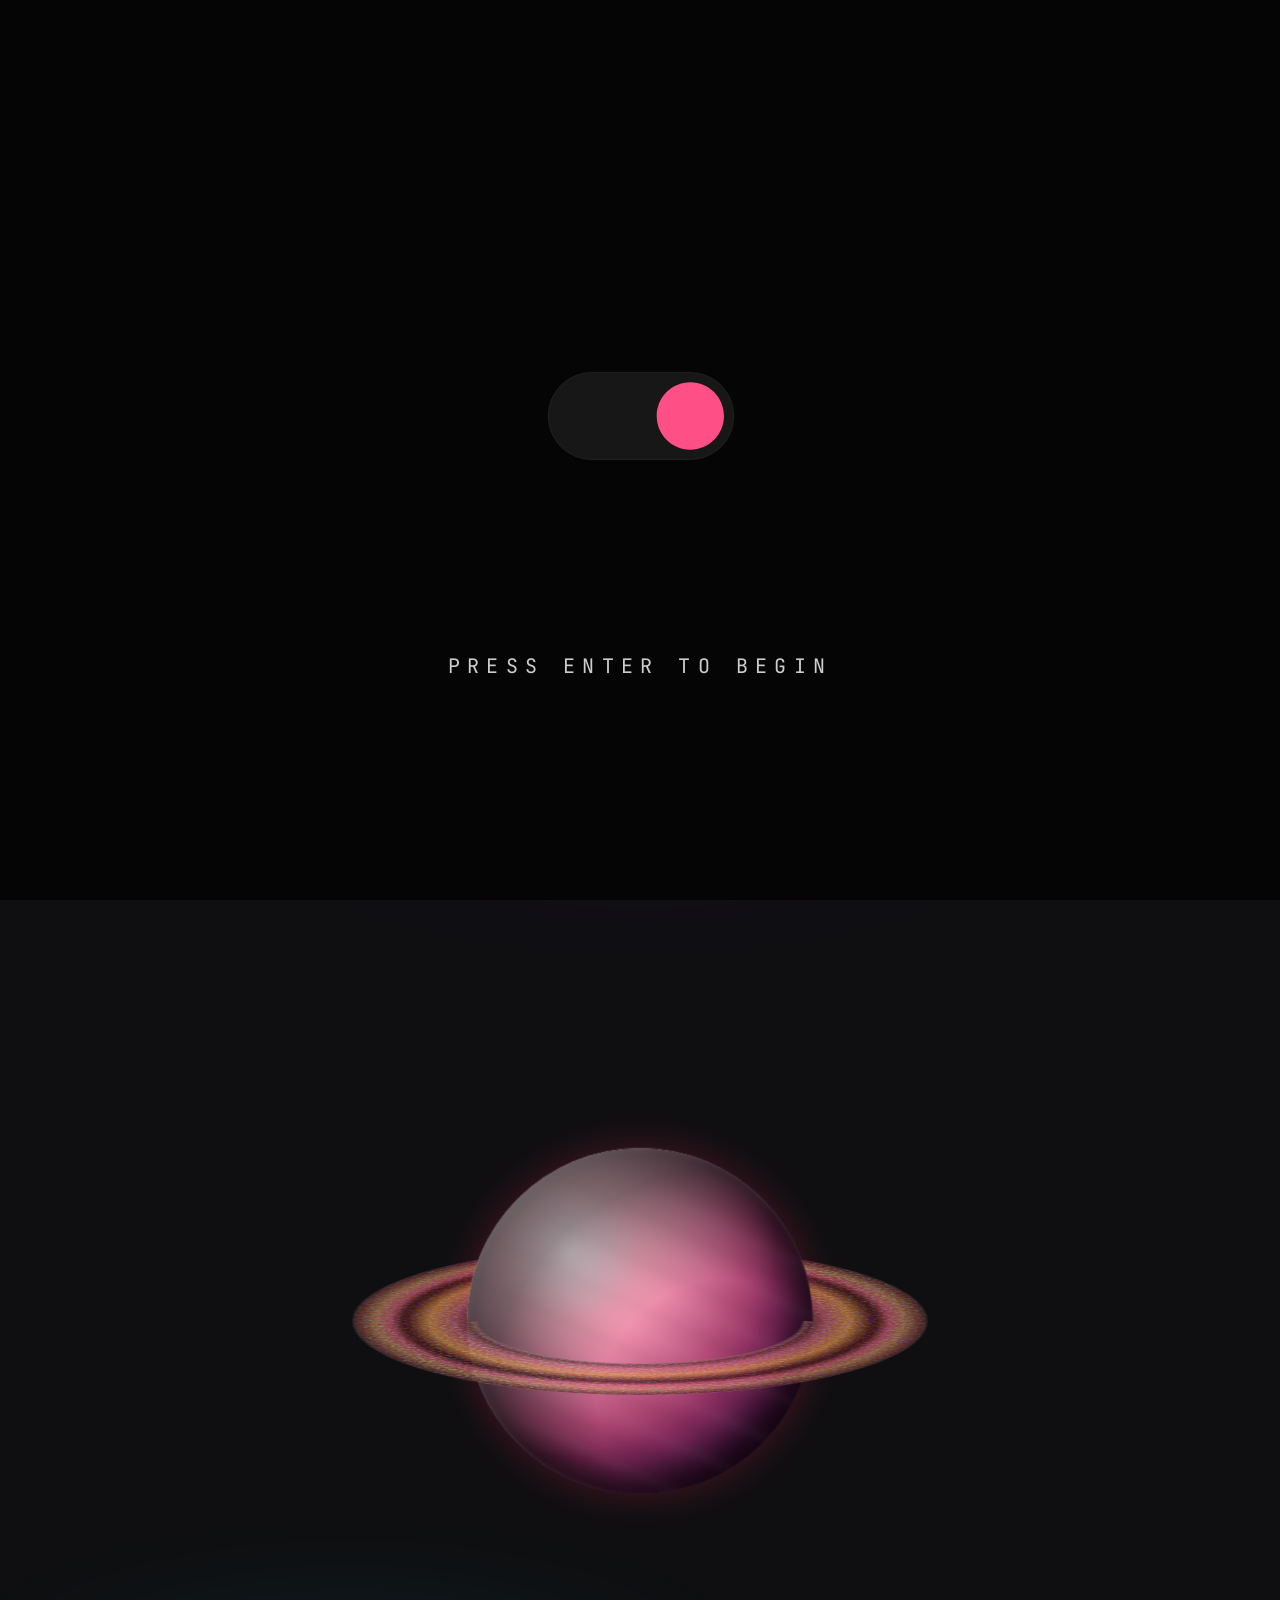
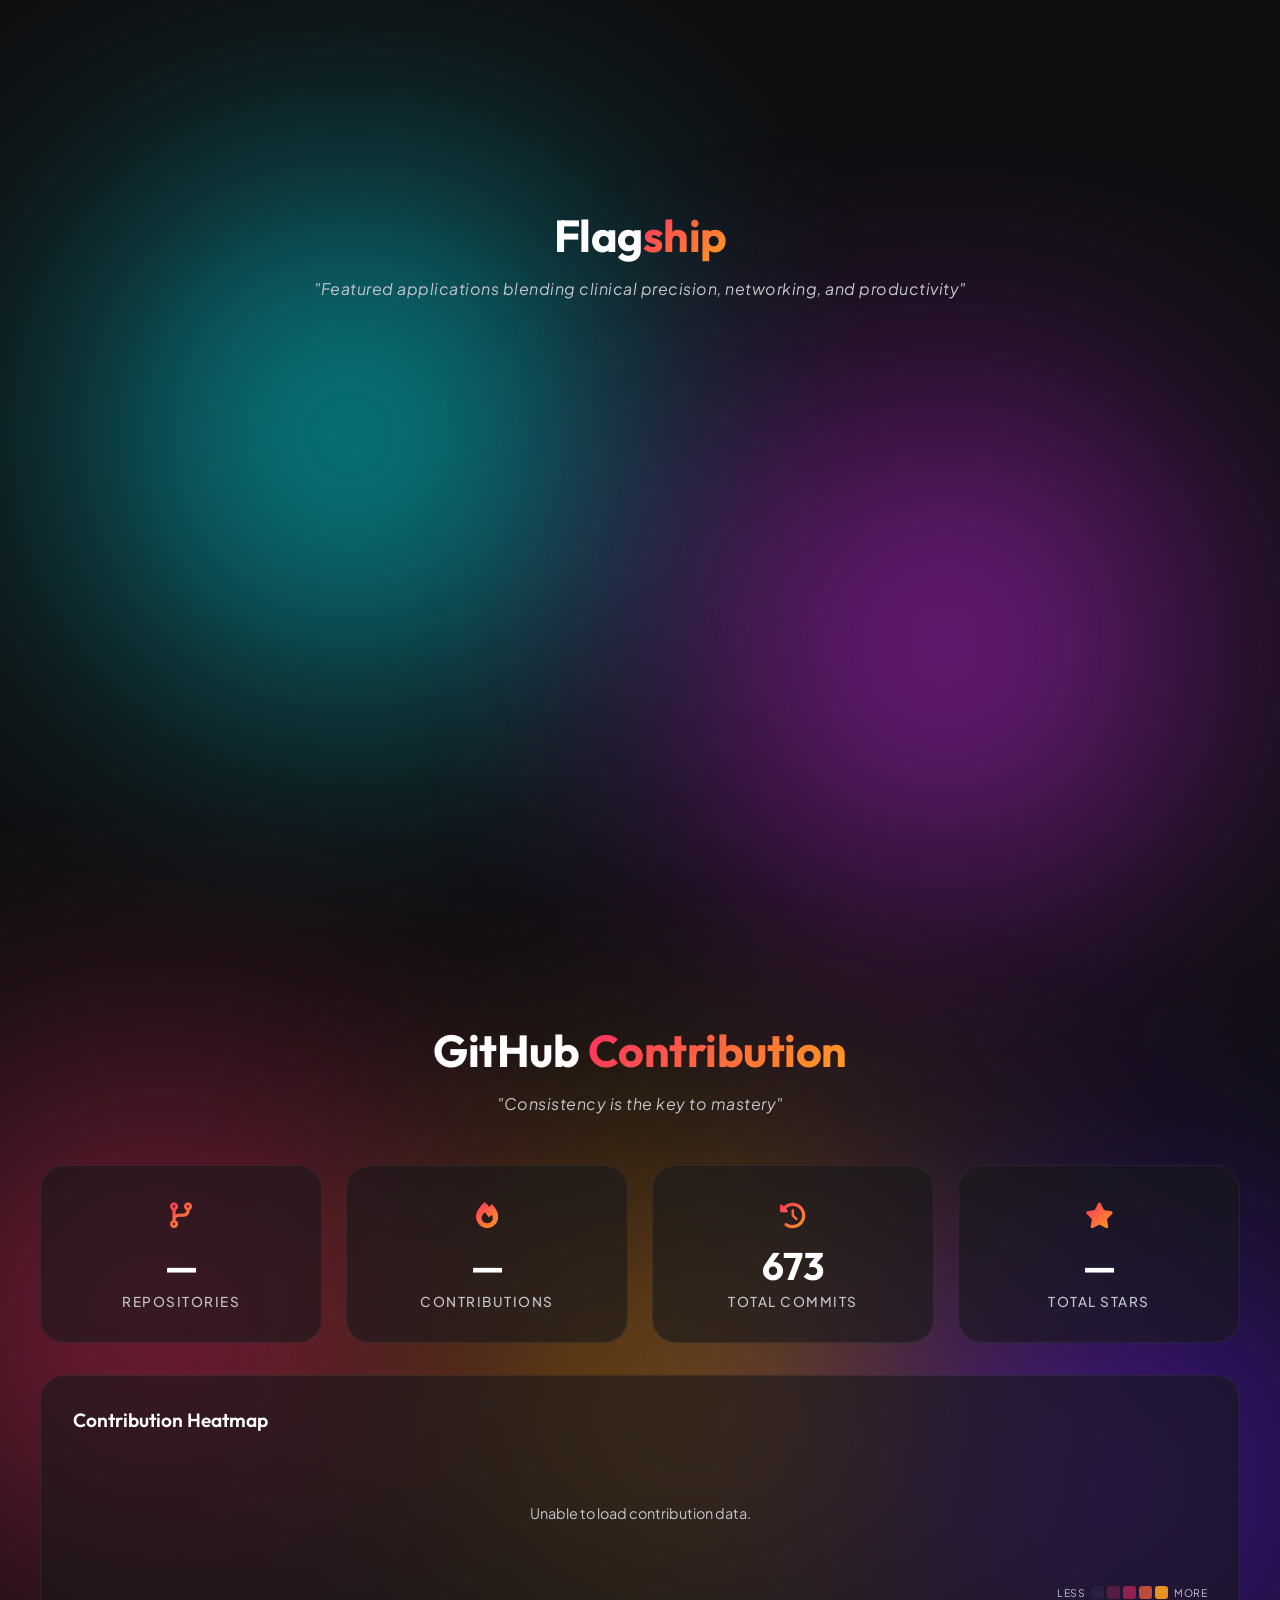
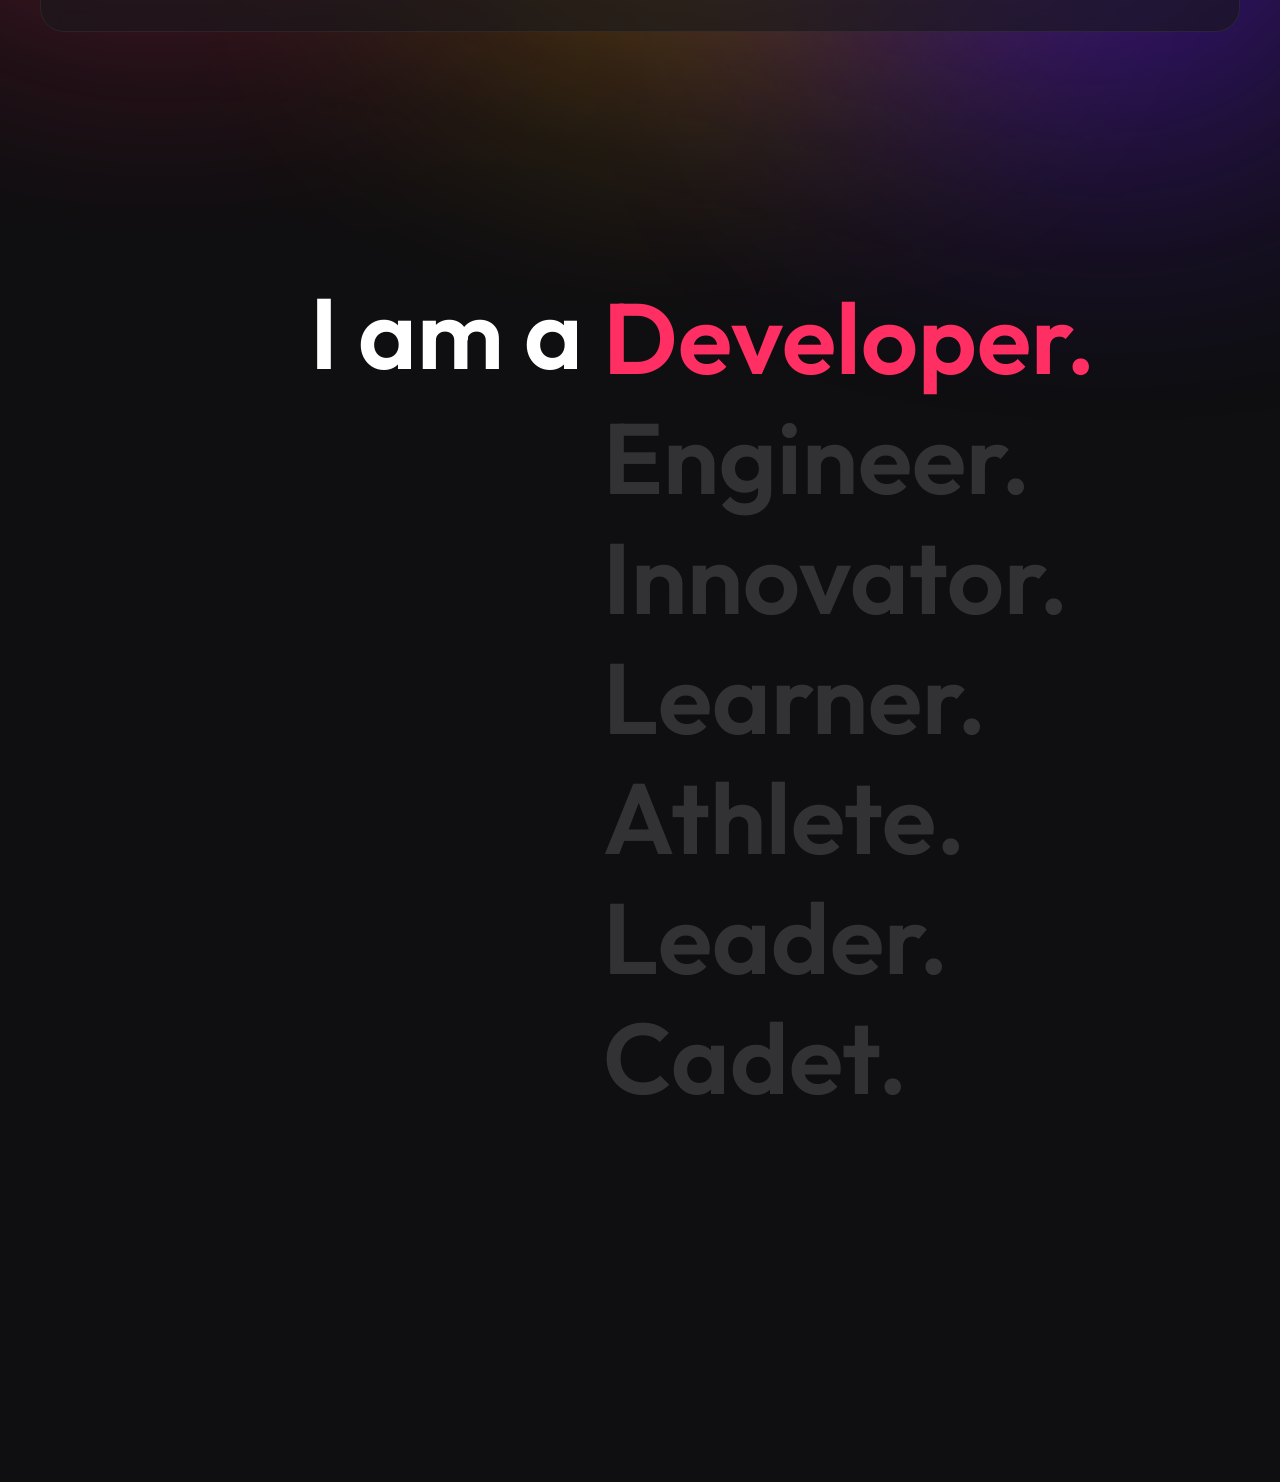
==== commit d80c8d7b: "feat: update the data of the Flagships" ====
--- a/index.html
+++ b/index.html
@@ -11,7 +11,6 @@
     <link rel="stylesheet" href="CSS/loader.css">
     <link rel="stylesheet" href="CSS/flagship.css">
     <link rel="stylesheet" href="CSS/scroll.css">
-
     <link rel="stylesheet" href="CSS/github.css">
     <link rel="preconnect" href="https://fonts.googleapis.com">
     <link rel="preconnect" href="https://fonts.gstatic.com" crossorigin>
@@ -425,9 +424,9 @@
                             neurosurgeon, showcasing academic research papers, surgery statistics, and patient
                             scheduling dashboards.</p>
                         <div class="project-links">
-                            <a href="https://github.com/Roy-code5k/NeuroSuite" target="_blank" class="btn-link"><i
-                                    class="fab fa-github"></i> GitHub</a>
-                            <a href="https://neurosuite-demo.vercel.app" target="_blank" class="btn-link btn-live"><i
+                            <a href="https://github.com/Roy-code5k/dr-parth-portfolio-website" target="_blank"
+                                class="btn-link"><i class="fab fa-github"></i> GitHub</a>
+                            <a href="https://www.parthsorathiya.com/" target="_blank" class="btn-link btn-live"><i
                                     class="fas fa-external-link-alt"></i> Live Demo</a>
                         </div>
                     </div>
@@ -440,14 +439,14 @@
                         <div class="project-overlay"></div>
                     </div>
                     <div class="project-details">
-                        <h3 class="project-card-title">NovaChat</h3>
-                        <p class="project-desc">A futuristic decentralized chatting and social networking platform
-                            mockup, featuring rich glassmorphism message cards feed and real-time active sidebar
-                            channels.</p>
+                        <h3 class="project-card-title">8-Byte</h3>
+                        <p class="project-desc">8Byte is a full-stack social platform that blends professional
+                            networking with real-time social interaction just like LinkedIn-style profiles combined with
+                            Instagram-style dopamine.</p>
                         <div class="project-links">
-                            <a href="https://github.com/Roy-code5k/NovaChat" target="_blank" class="btn-link"><i
+                            <a href="https://github.com/Roy-code5k/8-Byte" target="_blank" class="btn-link"><i
                                     class="fab fa-github"></i> GitHub</a>
-                            <a href="https://novachat-app.vercel.app" target="_blank" class="btn-link btn-live"><i
+                            <a href="https://byte.hrituraj.site/" target="_blank" class="btn-link btn-live"><i
                                     class="fas fa-external-link-alt"></i> Live Demo</a>
                         </div>
                     </div>
@@ -460,15 +459,17 @@
                         <div class="project-overlay"></div>
                     </div>
                     <div class="project-details">
-                        <h3 class="project-card-title">ScholarFlow</h3>
-                        <p class="project-desc">A student's academic personal manager dashboard tracking homework
-                            assignments, weekly exam schedules, grading reports, and class attendance logs in a
+                        <h3 class="project-card-title">8-Track</h3>
+                        <p class="project-desc">Build to solve the dilemma every student faces. It's an academic
+                            personal manager tracking
+                            assignments, exam schedules, reports, and schedule classes notifications and attendance logs
+                            in a
                             unified UI.</p>
                         <div class="project-links">
-                            <a href="https://github.com/Roy-code5k/ScholarFlow" target="_blank" class="btn-link"><i
+                            <a href="https://github.com/Roy-code5k/8-Track" target="_blank" class="btn-link"><i
                                     class="fab fa-github"></i> GitHub</a>
-                            <a href="https://scholarflow-dashboard.vercel.app" target="_blank"
-                                class="btn-link btn-live"><i class="fas fa-external-link-alt"></i> Live Demo</a>
+                            <a href="https://app.hrituraj.site/" target="_blank" class="btn-link btn-live"><i
+                                    class="fas fa-external-link-alt"></i> Live Demo</a>
                         </div>
                     </div>
                 </div>
--- a/CSS/style.css
+++ b/CSS/style.css
@@ -400,7 +400,7 @@
 }
 
 .blob-1 {
-    top: 200px;
+    top: 280px;
     left: 30%;
     width: 350px;
     height: 350px;
@@ -410,8 +410,8 @@
 
 
 .blob-3 {
-    top: 500px;
-    left: 45%;
+    top: 450px;
+    left: 50%;
     width: 360px;
     height: 360px;
     background: #6C1BF9;
@@ -419,10 +419,10 @@
 }
 
 .blob-4 {
-    top: 350px;
-    right: 35%;
-    width: 320px;
-    height: 320px;
+    top: 290px;
+    right: 27%;
+    width: 350px;
+    height: 350px;
     background: #FF2E63;
     transform: translate(50%, -50%);
 }
@@ -489,13 +489,15 @@
 
 /* Tile Basics */
 .bento-tile {
-    background: var(--card-bg);
+    background: rgba(24, 24, 27, 0.45);
+    backdrop-filter: blur(12px);
+    -webkit-backdrop-filter: blur(12px);
     border-radius: var(--radius);
     padding: 2rem;
     position: relative;
     overflow: hidden;
-    transition: transform 0.3s ease, background 0.3s ease, box-shadow 0.3s ease;
-    border: 1px solid rgba(255, 255, 255, 0.05);
+    transition: transform 0.3s ease, background 0.3s ease, box-shadow 0.3s ease, border-color 0.3s ease;
+    border: 1px solid rgba(255, 255, 255, 0.08);
     display: flex;
     flex-direction: column;
     opacity: 0;
@@ -506,9 +508,9 @@
 
 .bento-tile:hover {
     transform: translateY(-5px) rotateX(2deg) rotateY(-2deg);
-    background: var(--card-hover);
-    border-color: rgba(255, 255, 255, 0.1);
-    box-shadow: 0 20px 40px -10px rgba(0, 0, 0, 0.5), 0 0 30px rgba(255, 46, 99, 0.1);
+    background: rgba(24, 24, 27, 0.65);
+    border-color: rgba(255, 46, 99, 0.4);
+    box-shadow: 0 20px 40px -10px rgba(0, 0, 0, 0.5), 0 0 30px rgba(255, 46, 99, 0.15);
 }
 
 /* Typography */
@@ -609,21 +611,9 @@
 .tile-intro {
     grid-column: span 2;
     grid-row: span 2;
-    background: rgba(24, 24, 27, 0.4);
-    /*linear-gradient(135deg, rgba(255, 159, 28, 0.1), rgba(255, 46, 99, 0.05));*/
-    box-shadow: 0 4px 30px rgba(0, 0, 0, 0.1);
-    border: 1px solid rgba(255, 255, 255, 0.05);
     justify-content: center;
     align-items: flex-start;
     text-align: left;
-    transition: all 0.4s ease;
-}
-
-.tile-intro:hover {
-    background: rgba(24, 24, 27, 0.6);
-    border-color: rgba(255, 255, 255, 0.3);
-    box-shadow: 0 0 20px rgba(255, 46, 99, 0.2), 0 5px 15px rgba(0, 0, 0, 0.3);
-    transform: translateY(-5px) scale(1.01);
 }
 
 
@@ -706,7 +696,6 @@
     justify-content: flex-start;
     position: relative;
     padding-top: 1.5rem;
-    background: radial-gradient(circle at top left, #1f1f24, #0a0a0c);
 }
 
 .tile-stack h3 {
@@ -848,7 +837,6 @@
 .tile-athlete {
     grid-column: span 1;
     grid-row: span 2;
-    background: radial-gradient(circle at top left, #1f1f24, #0a0a0c);
     display: flex;
     flex-direction: column;
 }
--- a/CSS/loader.css
+++ b/CSS/loader.css
@@ -138,7 +138,7 @@
 
     font-family: "JetBrains Mono", monospace;
 
-    font-size: .9rem;
+    font-size: 1.25rem;
 
     letter-spacing: .45rem;
 
--- a/CSS/github.css
+++ b/CSS/github.css
@@ -24,7 +24,7 @@
 }
 
 .github-blob-1 {
-    top: 5%;
+    top: 25%;
     left: -5%;
     width: 360px;
     height: 360px;
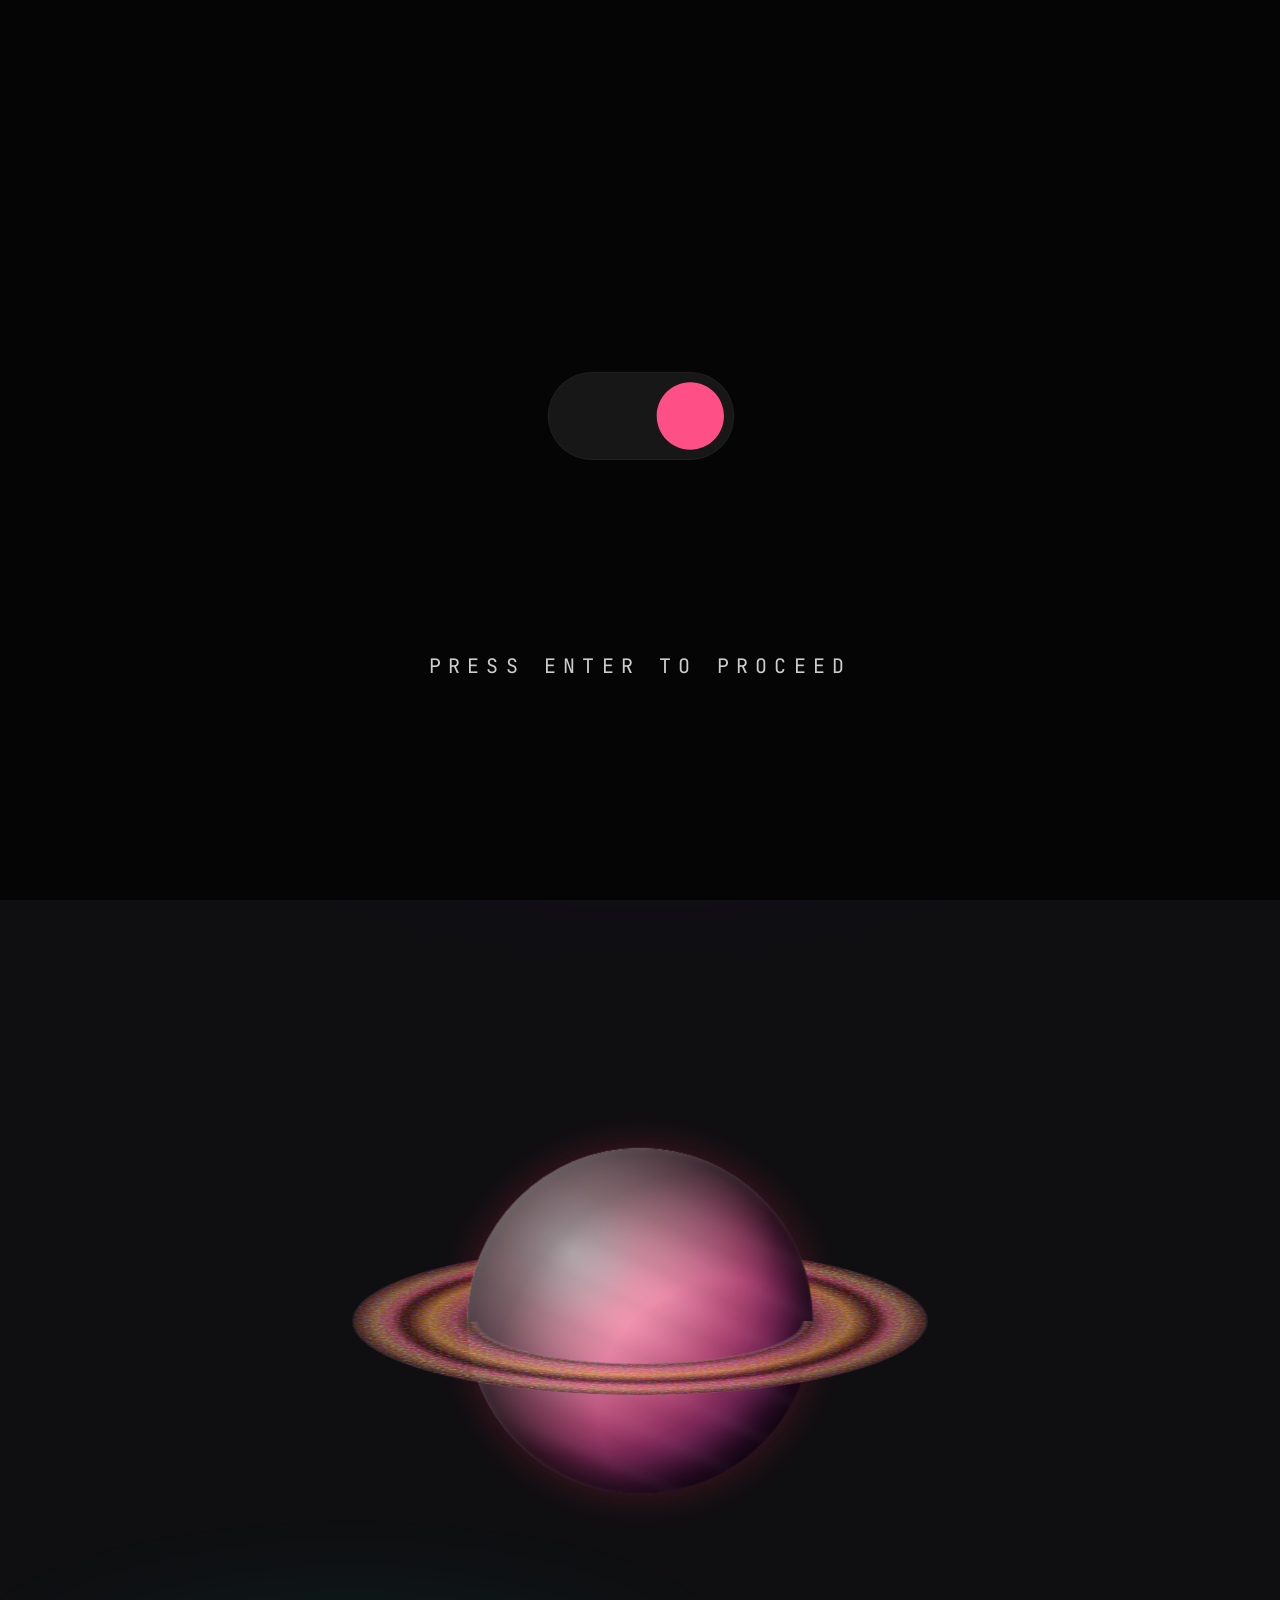
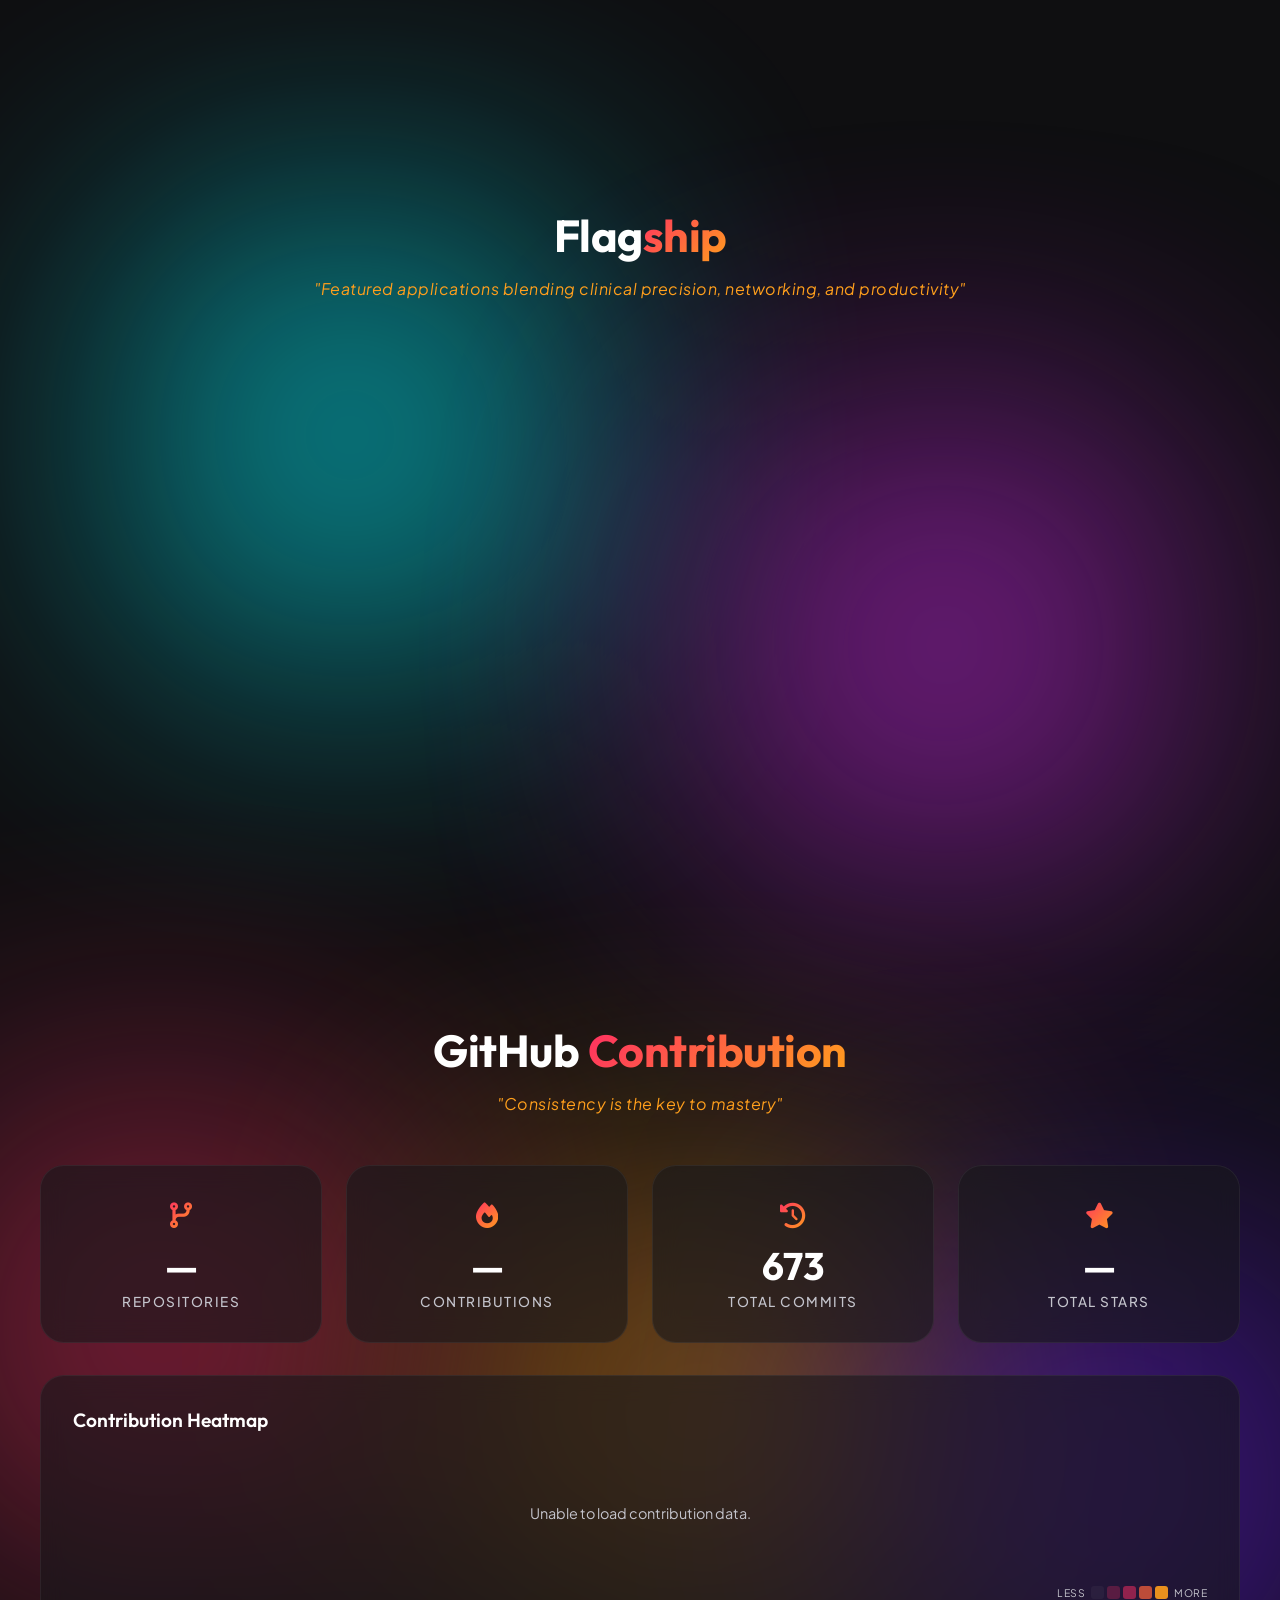
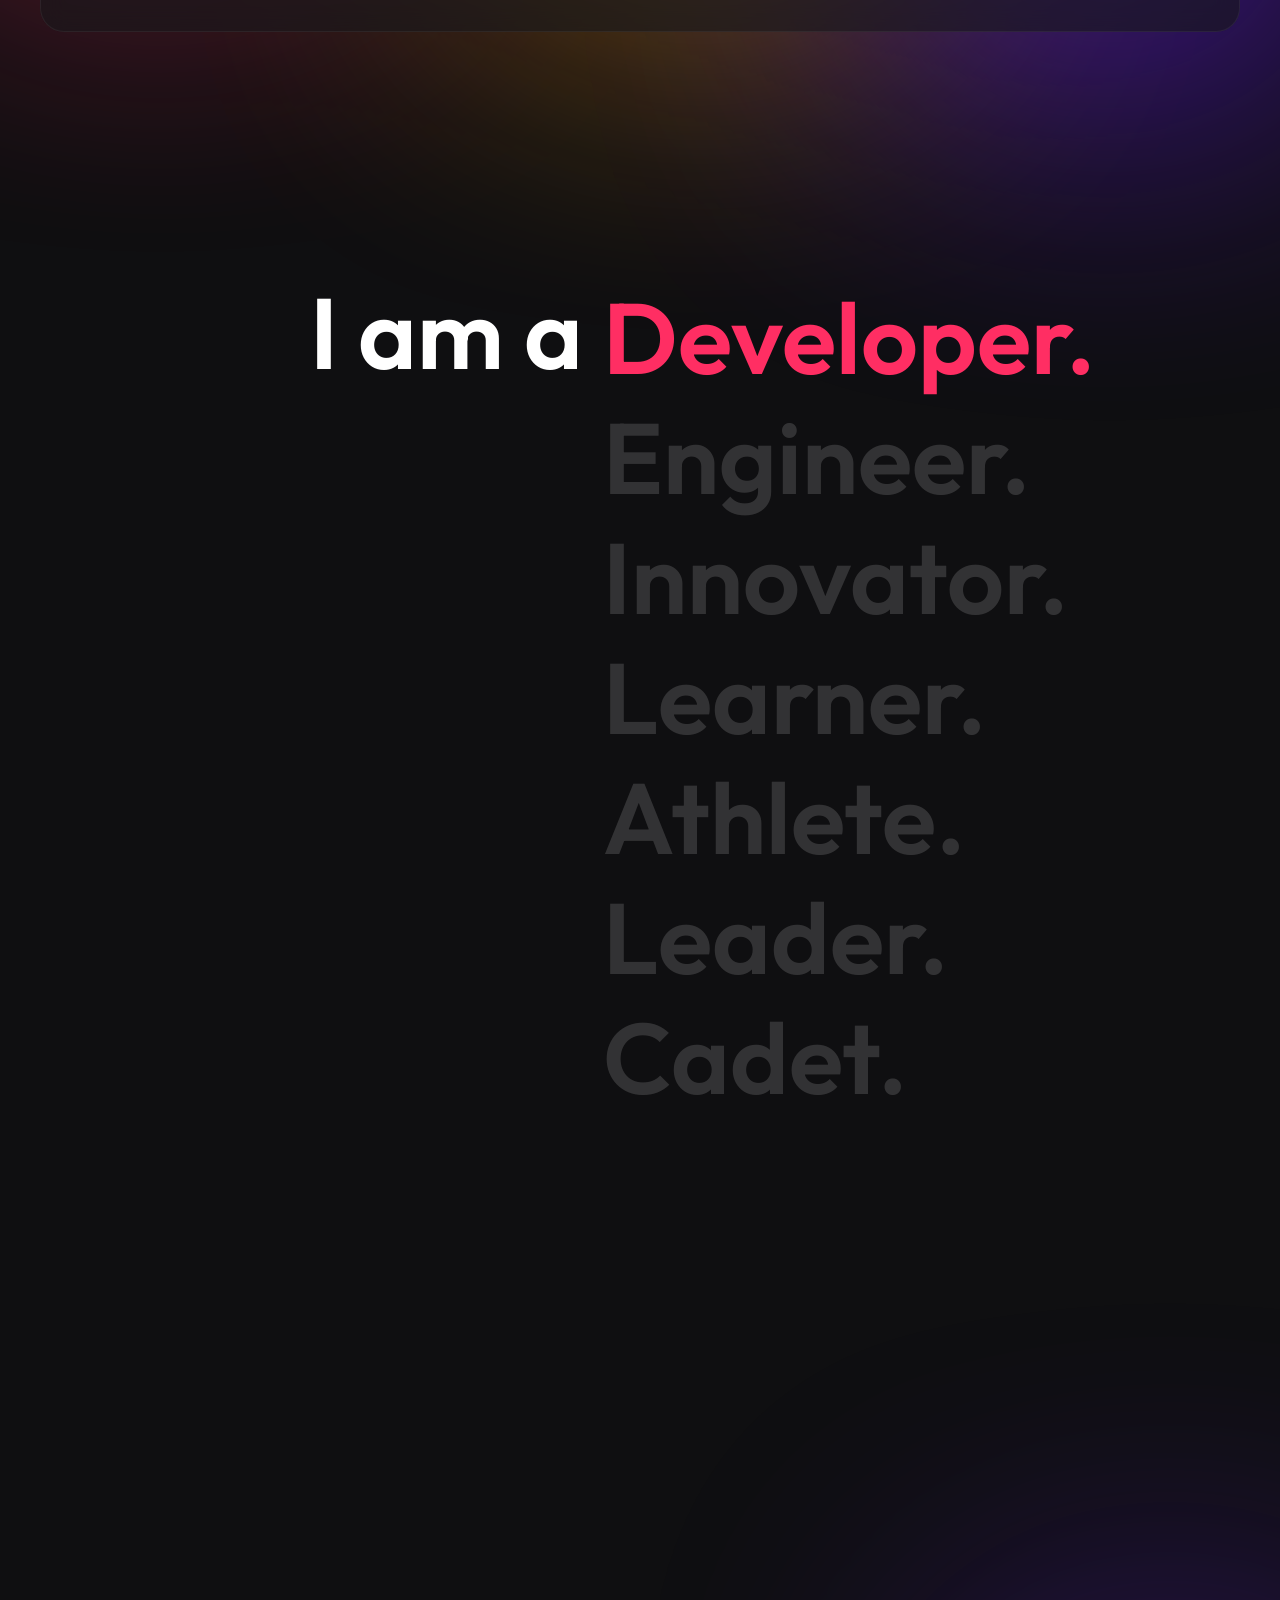
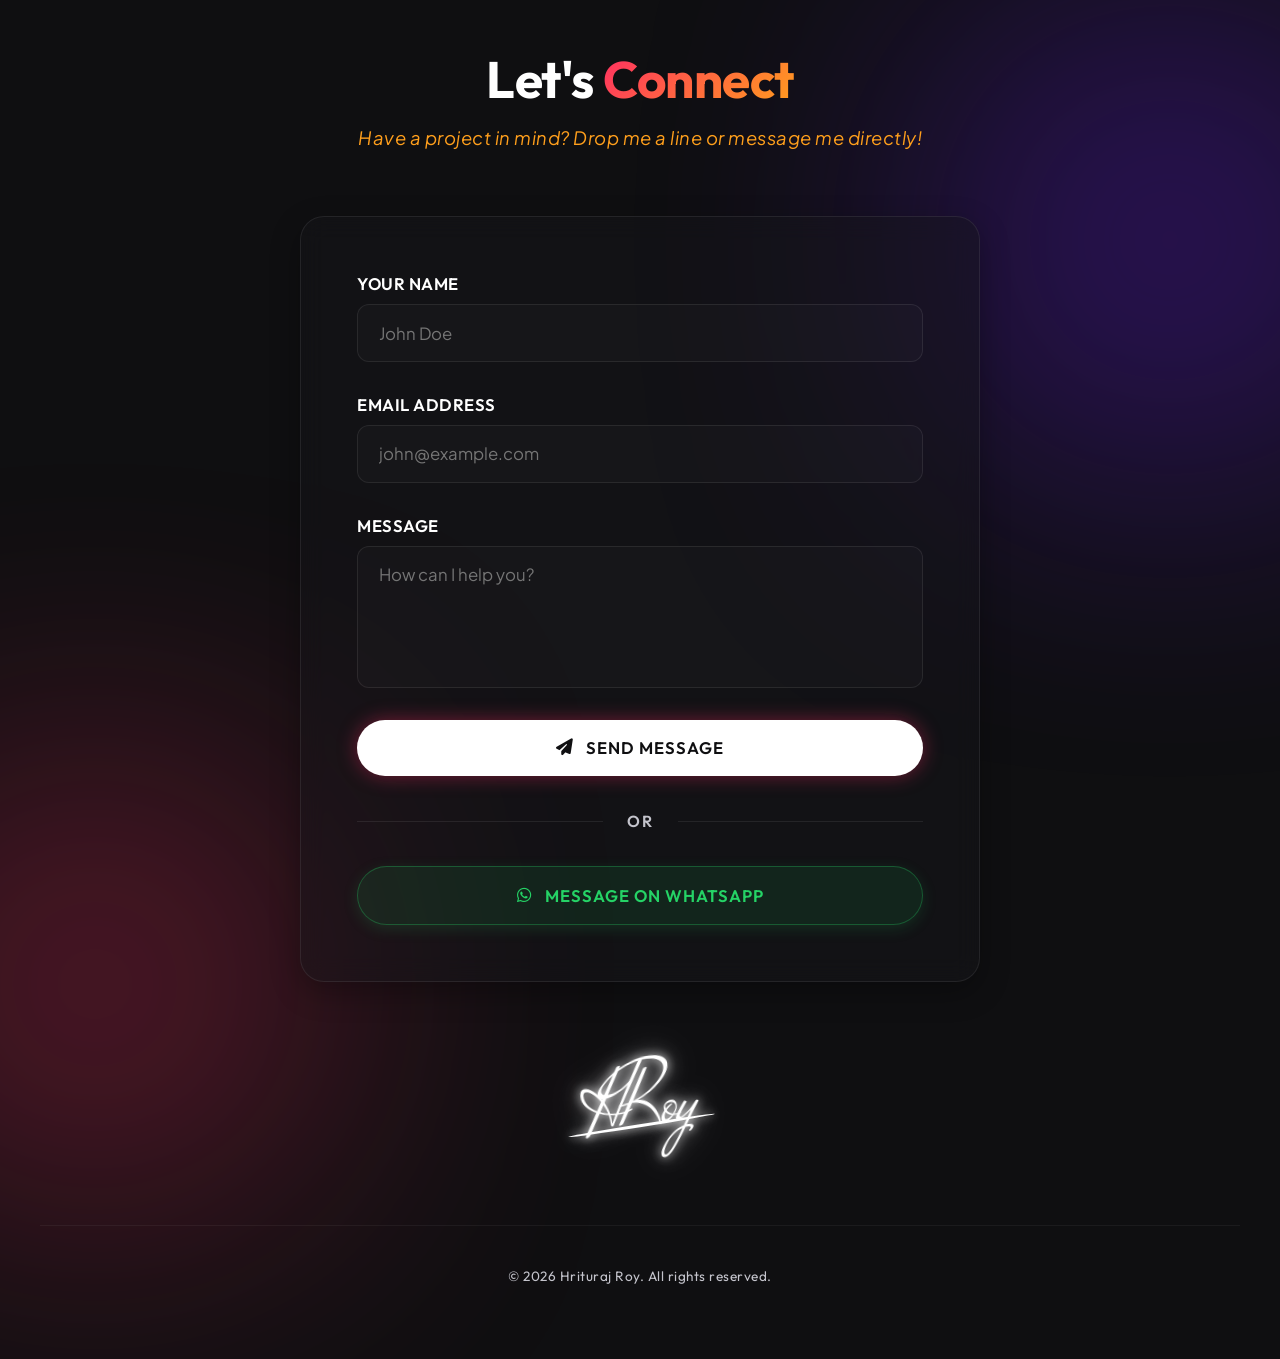
==== commit 2084c3ee: "feat: add contact form handling and new project/github UI sections with dedicated stylesheets" ====
--- a/index.html
+++ b/index.html
@@ -12,6 +12,7 @@
     <link rel="stylesheet" href="CSS/flagship.css">
     <link rel="stylesheet" href="CSS/scroll.css">
     <link rel="stylesheet" href="CSS/github.css">
+    <link rel="stylesheet" href="CSS/contact.css">
     <link rel="preconnect" href="https://fonts.googleapis.com">
     <link rel="preconnect" href="https://fonts.gstatic.com" crossorigin>
     <link
@@ -177,7 +178,7 @@
 
                 <span id="loader-status-text">
 
-                    Press Enter to Begin
+                    Press Enter to Proceed
 
                 </span>
 
@@ -244,9 +245,12 @@
                     <h1 id="header-name"><span id="name-text">Hrituraj</span> <span class="gradient-text"
                             id="surname-text">Roy</span></h1>
                     <h2>Creative Full Stack Developer</h2>
-                    <p>First-year student at <strong>Polaris School of Technology</strong>. I blend code with creativity
-                        to
-                        build robust web solutions.</p>
+                    <p>A Full Stack Developer with hands-on experience in building and deploying web applications.
+                        Skilled in
+                        MERN
+                        stack and Django, and other third-party integrations.
+                        Passionate about
+                        building user-focused solutions and contributing to impactful engineering teams.</p>
                     <div class="intro-actions">
                         <a href="HTML/contact.html" class="btn btn-primary">Hire Me</a>
                     </div>
@@ -536,24 +540,90 @@
         </section>
 
         <!-- Scrolling "I am a" Hero Section -->
-        <header class="scroll-hero fluid" style="--count: 6">
-            <section class="scroll-hero-content">
-                <h1>
-                    <span aria-hidden="true">I am a&nbsp;</span>
-                    <span class="sr-only">I am a Developer.</span>
-                </h1>
-                <ul aria-hidden="true">
-                    <li class="hero-item" style="--i: 0">Developer.</li>
-                    <li class="hero-item" style="--i: 1">Engineer.</li>
-                    <li class="hero-item" style="--i: 2">Innovator.</li>
-                    <li class="hero-item" style="--i: 3">Learner.</li>
-                    <li class="hero-item" style="--i: 4">Athlete.</li>
-                    <li class="hero-item" style="--i: 5">Leader.</li>
-                    <li class="hero-item" style="--i: 6">Cadet.</li>
-                </ul>
-            </section>
-        </header>
-
+        <div class="scroll-hero-wrapper">
+            <header class="scroll-hero fluid" style="--count: 7">
+                <section class="scroll-hero-content">
+                    <h1>
+                        <span aria-hidden="true">I am a&nbsp;</span>
+                        <span class="sr-only">I am a Developer.</span>
+                    </h1>
+                    <ul aria-hidden="true">
+                        <li class="hero-item" style="--i: 0">Developer.</li>
+                        <li class="hero-item" style="--i: 1">Engineer.</li>
+                        <li class="hero-item" style="--i: 2">Innovator.</li>
+                        <li class="hero-item" style="--i: 3">Learner.</li>
+                        <li class="hero-item" style="--i: 4">Athlete.</li>
+                        <li class="hero-item" style="--i: 5">Leader.</li>
+                        <li class="hero-item" style="--i: 6">Cadet.</li>
+                    </ul>
+                </section>
+            </header>
+        </div>
+
+        <!-- Contact Section -->
+        <section class="contact-section" id="contact">
+            <div class="contact-blobs">
+                <div class="contact-blob contact-blob-1"></div>
+                <div class="contact-blob contact-blob-2"></div>
+            </div>
+
+            <div class="contact-header">
+                <h2 class="contact-title">Let's <span class="gradient-text">Connect</span></h2>
+                <p class="contact-subtitle">Have a project in mind? Drop me a line or message me directly!</p>
+            </div>
+
+            <div class="contact-grid">
+                <!-- Contact Form Card -->
+                <div class="contact-card">
+                    <div class="success-message" id="successMessage">
+                        <i class="fas fa-check-circle"></i>
+                        Message sent successfully! I'll get back to you soon.
+                    </div>
+
+                    <form action="https://formspree.io/f/mwvvorlk" method="POST" id="mainContactForm">
+                        <div class="form-group">
+                            <label for="contact-name">Your Name</label>
+                            <input type="text" id="contact-name" name="name" required placeholder="John Doe">
+                        </div>
+
+                        <div class="form-group">
+                            <label for="contact-email">Email Address</label>
+                            <input type="email" id="contact-email" name="email" required placeholder="john@example.com">
+                        </div>
+
+                        <div class="form-group">
+                            <label for="contact-message">Message</label>
+                            <textarea id="contact-message" name="message" required placeholder="How can I help you?"
+                                rows="5"></textarea>
+                        </div>
+
+                        <button type="submit" class="btn btn-primary form-submit-btn">
+                            <i class="fas fa-paper-plane"></i> Send Message
+                        </button>
+                    </form>
+
+                    <div class="divider">
+                        <span>OR</span>
+                    </div>
+
+                    <a href="https://wa.me/916295852503?text=Hi%20Hrituraj%2C%20I%27d%20like%20to%20discuss%20a%20project%20with%20you."
+                        target="_blank" class="btn btn-whatsapp">
+                        <i class="fab fa-whatsapp"></i> Message on WhatsApp
+                    </a>
+                </div>
+            </div>
+
+            <!-- Signature -->
+            <div class="signature-container">
+                <span class="signature-text"><span class="sig-initial">H</span><span
+                        class="sig-surname">Roy</span></span>
+            </div>
+        </section>
+
+        <!-- Footer -->
+        <footer class="main-footer">
+            <p>&copy; 2026 Hrituraj Roy. All rights reserved.</p>
+        </footer>
 
 
         <!-- Social Icons - Left Edge -->
@@ -600,6 +670,8 @@
 
         <script src="JS/github.js"></script>
 
+        <script src="JS/contact.js"></script>
+
 
 </body>
 
--- a/CSS/flagship.css
+++ b/CSS/flagship.css
@@ -56,7 +56,7 @@
 
 .flagship-subtitle {
     font-size: 1rem;
-    color: var(--text-muted);
+    color: var(--accent-orange);
     letter-spacing: 0.5px;
     font-style: italic;
 }
--- a/CSS/scroll.css
+++ b/CSS/scroll.css
@@ -19,20 +19,27 @@
     font-size: var(--fluid-type);
 }
 
+/* ── Sticky Container Wrapper (Containment) ── */
+.scroll-hero-wrapper {
+    position: relative;
+    width: 100%;
+    height: 160vh;
+    /* Runway height for the 7 words to scroll before scrolling away */
+    margin-top: -25vh;
+    margin-bottom: 12rem;
+}
+
 /* ── Sticky Header Container ── */
 .scroll-hero {
     --start: 50vh;
-    --space: 35vh;
 
     position: sticky;
     top: calc((var(--count) - 1) * -1lh);
-    margin-top: -25vh;
     margin-left: 7vh;
     line-height: 1.2;
     display: flex;
     align-items: flex-start;
     width: 100%;
-    margin-bottom: var(--space);
     font-family: var(--font-heading);
 }
 
@@ -62,7 +69,7 @@
 .scroll-hero-content ul {
     font-weight: 600;
     padding-inline: 0;
-    padding-bottom: 2vh;
+    padding-bottom: 0vh;
     margin: 0;
     list-style-type: none;
     font-family: var(--font-heading);
--- a/CSS/github.css
+++ b/CSS/github.css
@@ -68,7 +68,7 @@
 
 .github-subtitle {
     font-size: 1rem;
-    color: var(--text-muted);
+    color: var(--accent-orange);
     letter-spacing: 0.5px;
     font-style: italic;
 }
--- a/CSS/contact.css
+++ b/CSS/contact.css
@@ -0,0 +1,328 @@
+@import url('https://fonts.googleapis.com/css2?family=Mr+De+Haviland&display=swap');
+
+.contact-section {
+    width: 100%;
+    max-width: 1200px;
+    margin: 0 auto;
+    padding: 8rem 0 2rem 0;
+    position: relative;
+    box-sizing: border-box;
+}
+
+/* Background Blobs for Contact Section */
+.contact-blobs {
+    position: absolute;
+    inset: 0;
+    z-index: 0;
+    pointer-events: none;
+
+}
+
+.contact-blob {
+    position: absolute;
+    border-radius: 50%;
+    filter: blur(150px);
+    opacity: 0.6;
+}
+
+.contact-blob-1 {
+    top: 10%;
+    right: -10%;
+    width: 380px;
+    height: 380px;
+    background: var(--accent-purple);
+}
+
+.contact-blob-2 {
+    bottom: 5%;
+    left: -10%;
+    width: 350px;
+    height: 350px;
+    background: var(--accent-pink);
+}
+
+/* Section Header */
+.contact-header {
+    text-align: center;
+    margin-bottom: 4rem;
+    position: relative;
+    z-index: 1;
+}
+
+.contact-title {
+    font-family: var(--font-heading);
+    font-size: 3.2rem;
+    font-weight: 700;
+    color: var(--text-primary);
+    margin-bottom: 0.75rem;
+    letter-spacing: -0.5px;
+}
+
+.contact-subtitle {
+    font-size: 1.15rem;
+    color: var(--accent-orange);
+    letter-spacing: 0.5px;
+    font-style: italic;
+}
+
+/* Contact Grid Layout - Centered Flex */
+.contact-grid {
+    display: flex;
+    justify-content: center;
+    position: relative;
+    z-index: 1;
+    width: 100%;
+}
+
+/* Centered Glassmorphic Contact Card */
+.contact-card {
+    background: rgba(24, 24, 27, 0.45);
+    border: 1px solid rgba(255, 255, 255, 0.08);
+    border-radius: var(--radius);
+    padding: 3.5rem;
+    backdrop-filter: blur(12px);
+    -webkit-backdrop-filter: blur(12px);
+    box-shadow: 0 10px 30px rgba(0, 0, 0, 0.3);
+    width: 100%;
+    max-width: 680px;
+    transition: transform 0.4s cubic-bezier(0.2, 0.8, 0.2, 1),
+        border-color 0.4s ease,
+        box-shadow 0.4s ease;
+}
+
+.contact-card:hover {
+    border-color: rgba(255, 255, 255, 0.15);
+    box-shadow: 0 20px 40px rgba(0, 0, 0, 0.4),
+        0 0 30px rgba(108, 27, 249, 0.15);
+}
+
+/* Contact Form Input Fields (Enlarged) */
+.form-group {
+    margin-bottom: 2rem;
+    display: flex;
+    flex-direction: column;
+    gap: 0.6rem;
+}
+
+.form-group label {
+    font-family: var(--font-heading);
+    font-size: 1.05rem;
+    font-weight: 600;
+    color: var(--text-primary);
+    letter-spacing: 0.5px;
+    text-transform: uppercase;
+}
+
+.form-group input,
+.form-group textarea {
+    background: rgba(255, 255, 255, 0.02);
+    border: 1px solid rgba(255, 255, 255, 0.08);
+    border-radius: 12px;
+    padding: 1.1rem 1.3rem;
+    color: var(--text-primary);
+    font-family: var(--font-body);
+    font-size: 1.05rem;
+    outline: none;
+    transition: all 0.3s ease;
+}
+
+.form-group input:focus,
+.form-group textarea:focus {
+    background: rgba(255, 255, 255, 0.04);
+    border-color: var(--accent-pink);
+    box-shadow: 0 0 15px rgba(255, 46, 99, 0.2);
+}
+
+.form-group textarea {
+    resize: none;
+}
+
+/* Submit Button & WhatsApp Button (Enlarged) */
+.form-submit-btn,
+.btn-whatsapp {
+    width: 100%;
+    display: flex;
+    align-items: center;
+    justify-content: center;
+    gap: 12px;
+    border: none;
+    cursor: pointer;
+    font-family: var(--font-heading);
+    font-size: 1.05rem;
+    font-weight: 600;
+    text-transform: uppercase;
+    letter-spacing: 1px;
+    padding: 1.1rem 1.5rem;
+    border-radius: 50px;
+    transition: all 0.3s ease;
+}
+
+/* Divider (OR) */
+.divider {
+    display: flex;
+    align-items: center;
+    text-align: center;
+    margin: 2.2rem 0;
+    color: var(--text-muted);
+    font-family: var(--font-heading);
+    font-weight: 600;
+    font-size: 1rem;
+    letter-spacing: 2px;
+}
+
+.divider::before,
+.divider::after {
+    content: '';
+    flex: 1;
+    border-bottom: 1px solid rgba(255, 255, 255, 0.08);
+}
+
+.divider:not(:empty)::before {
+    margin-right: 1.5rem;
+}
+
+.divider:not(:empty)::after {
+    margin-left: 1.5rem;
+}
+
+.btn-whatsapp {
+    background: rgba(37, 211, 102, 0.1);
+    color: #25D366;
+    border: 1px solid rgba(37, 211, 102, 0.3);
+    box-shadow: 0 4px 15px rgba(37, 211, 102, 0.15);
+    text-decoration: none;
+}
+
+.btn-whatsapp:hover {
+    background: #25D366;
+    color: #0f0f11;
+    border-color: #25D366;
+    transform: translateY(-2px);
+    box-shadow: 0 8px 25px rgba(37, 211, 102, 0.4);
+}
+
+/* Success Message Styling */
+.success-message {
+    display: none;
+    align-items: center;
+    gap: 10px;
+    background: rgba(46, 255, 116, 0.05);
+    color: #2eff74;
+    padding: 1rem 1.5rem;
+    border-radius: 12px;
+    border: 1px solid rgba(46, 255, 116, 0.2);
+    margin-bottom: 2rem;
+    font-family: var(--font-body);
+    font-size: 0.9rem;
+    line-height: 1.4;
+}
+
+.success-message.show {
+    display: flex;
+}
+
+/* ===== FOOTER ===== */
+.main-footer {
+    width: 100%;
+    border-top: 1px solid rgba(255, 255, 255, 0.05);
+    padding: 2.5rem 0;
+    text-align: center;
+    position: relative;
+    z-index: 1;
+}
+
+.main-footer p {
+    font-family: var(--font-heading);
+    font-size: 0.85rem;
+    color: var(--text-muted);
+    letter-spacing: 0.5px;
+}
+
+
+
+/* Signature Container & Text */
+.signature-container {
+    width: 100%;
+    text-align: center;
+    margin-top: 4rem;
+    margin-bottom: 1rem;
+    position: relative;
+    z-index: 1;
+    user-select: none;
+    pointer-events: none;
+}
+
+.signature-text {
+    font-family: 'Mr De Haviland', cursive;
+    font-size: 5.5rem;
+    color: #ffffff;
+    font-weight: 400;
+    /* White hot pen glow */
+    text-shadow:
+        0 0 10px rgba(255, 255, 255, 0.95),
+        0 0 20px rgba(255, 255, 255, 0.6),
+        0 0 35px rgba(255, 255, 255, 0.3);
+    /* Realistic signature tilt */
+    transform: rotate(-6deg);
+    display: inline-block;
+    letter-spacing: -2px;
+    position: relative;
+    padding-bottom: 15px;
+}
+
+.sig-initial {
+    margin-right: -0.1em;
+    position: relative;
+    z-index: 2;
+    display: inline-block;
+}
+
+.sig-surname {
+    position: relative;
+    z-index: 1;
+    display: inline-block;
+}
+
+.signature-text::after {
+    content: '';
+    position: absolute;
+    bottom: 50px;
+    left: -15%;
+    right: -15%;
+    height: 3px;
+    background: #ffffff;
+    /* Tapered pen stroke look */
+    border-radius: 50%;
+    box-shadow:
+        0 0 8px rgba(255, 255, 255, 0.95),
+        0 0 15px rgba(255, 255, 255, 0.5);
+    /* Natural upward swipe */
+    transform: rotate(-3deg);
+}
+
+/* ===== RESPONSIVE ===== */
+@media (max-width: 992px) {
+    .contact-grid {
+        grid-template-columns: 1fr;
+        gap: 2rem;
+    }
+}
+
+@media (max-width: 640px) {
+    .contact-section {
+        padding: 4rem 0 6rem 0;
+    }
+
+    .contact-title {
+        font-size: 2.2rem;
+    }
+
+    .contact-card,
+    .connect-card {
+        padding: 2rem;
+    }
+
+    .signature-text {
+        font-size: 4.5rem;
+    }
+}
